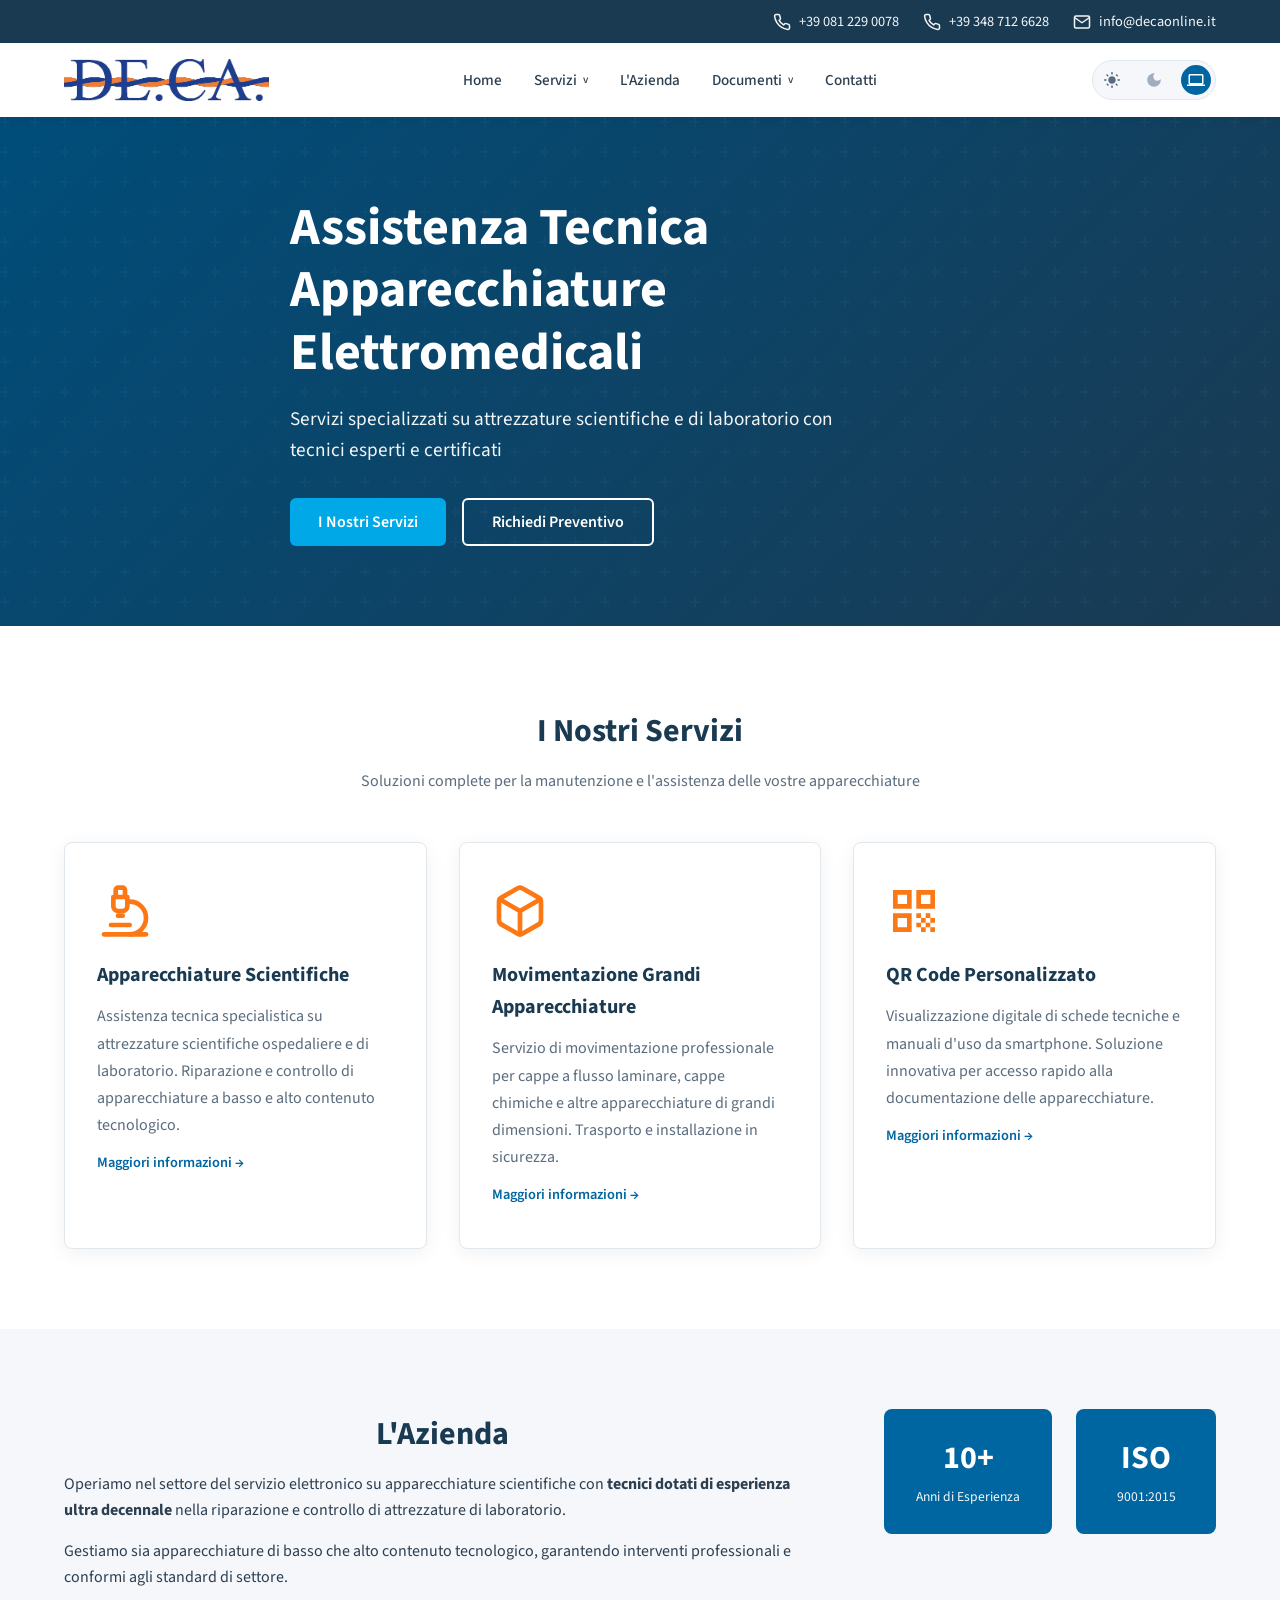
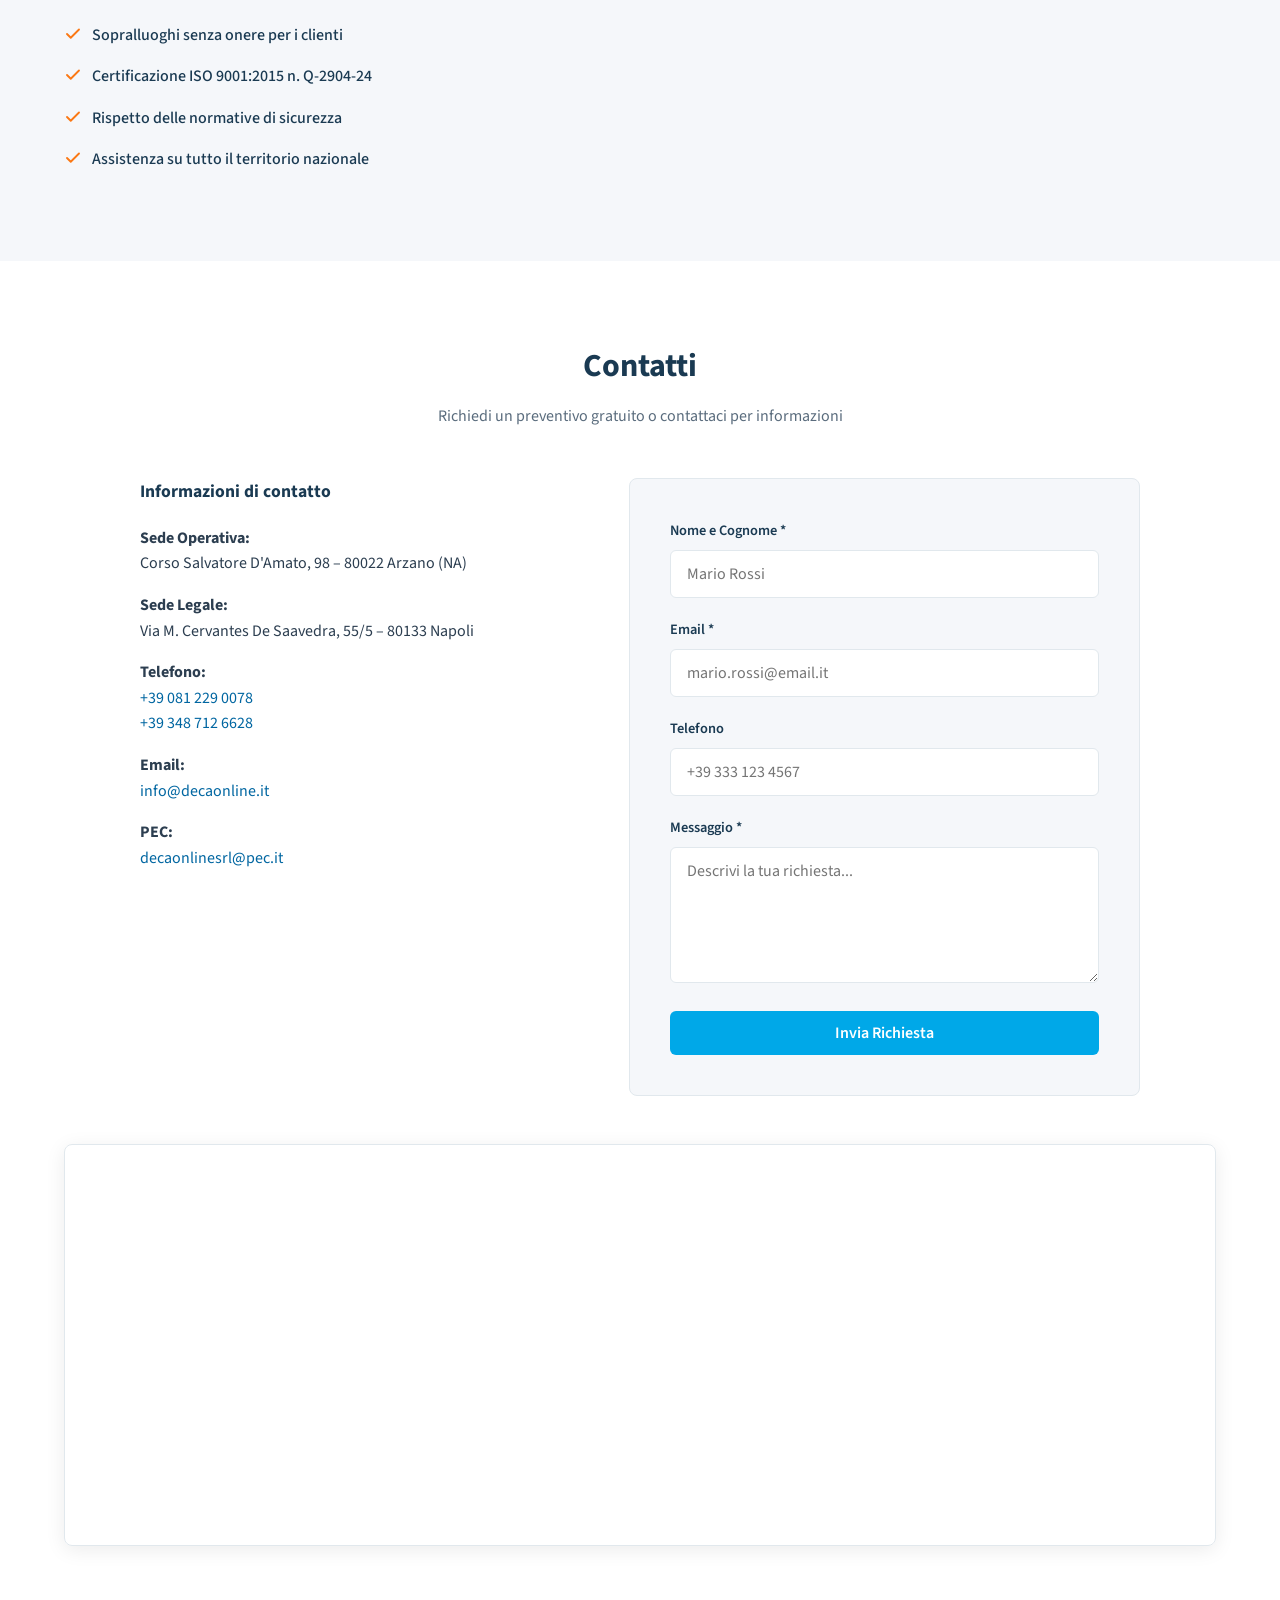
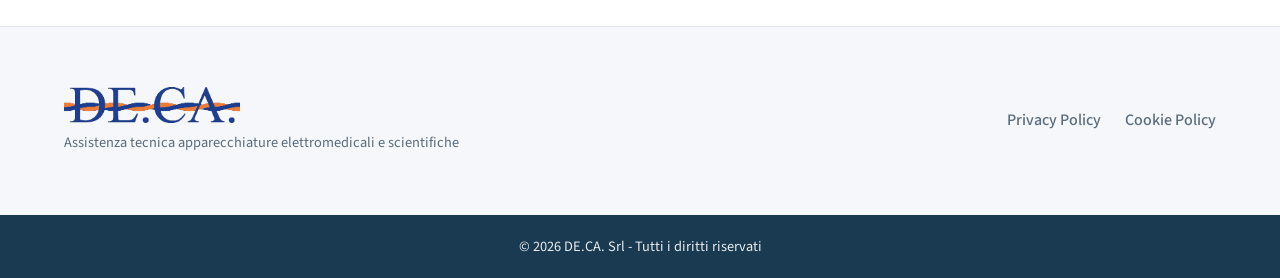
==== index.html @ cce7d7ce "inserito logo nel dark" ====
<!DOCTYPE html>
<html lang="it">
<head>
    <meta charset="UTF-8">
    <meta name="viewport" content="width=device-width, initial-scale=1.0">
    <meta name="description" content="Assistenza tecnica su apparecchiature elettromedicali e scientifiche. Servizi specializzati per laboratori e strutture ospedaliere.">
    <title>DE.CA. Srl - Assistenza Tecnica Apparecchiature Elettromedicali</title>
    <link rel="icon" href="images/favicon.png" type="image/png">
    <link rel="stylesheet" href="css/style.css">
    <link rel="preconnect" href="https://fonts.googleapis.com">
    <link rel="preconnect" href="https://fonts.gstatic.com" crossorigin>
    <link href="https://fonts.googleapis.com/css2?family=Source+Sans+3:wght@400;500;600;700&display=swap" rel="stylesheet">
</head>
<body>
    <header class="header">
        <div class="header-top">
            <div class="container">
                <a href="tel:+390812290078" class="header-contact"><img src="icons/icon-phone.svg" alt="" class="icon" width="18" height="18">+39 081 229 0078</a>
                <a href="tel:+393487126628" class="header-contact"><img src="icons/icon-phone.svg" alt="" class="icon" width="18" height="18">+39 348 712 6628</a>
                <a href="mailto:info@decaonline.it" class="header-contact"><img src="icons/icon-email.svg" alt="" class="icon" width="18" height="18">info@decaonline.it</a>
            </div>
        </div>
        <nav class="navbar">
            <div class="container navbar-inner">
                <a href="index.html" class="logo logo-image" aria-label="DE.CA. home">
                    <img src="images/logo-deca.png" alt="DE.CA. logo" class="logo-img logo-light">
                    <img src="images/logo-deca-dark.png" alt="DE.CA. logo" class="logo-img logo-dark">
                </a>
                <button class="nav-toggle" id="navToggle" aria-label="Menu">
                    <span></span>
                    <span></span>
                    <span></span>
                </button>
                <ul class="nav-menu" id="navMenu">
                    <li class="nav-item"><a href="#home">Home</a></li>
                    <li class="nav-item has-submenu">
                        <button class="submenu-toggle" type="button" aria-expanded="false" aria-haspopup="true">
                            Servizi
                            <span class="submenu-caret">v</span>
                        </button>
                        <ul class="submenu">
                            <li><a href="apparecchiature-scientifiche.html">Apparecchiature Scientifiche</a></li>
                            <li><a href="movimentazione-apparecchiature.html">Movimentazione Apparecchiature</a></li>
                            <li><a href="qr-code-personalizzato.html">QR Code Personalizzato</a></li>
                        </ul>
                    </li>
                    <li class="nav-item"><a href="#azienda">L'Azienda</a></li>
                    <li class="nav-item has-submenu">
                        <button class="submenu-toggle" type="button" aria-expanded="false" aria-haspopup="true">
                            Documenti
                            <span class="submenu-caret">v</span>
                        </button>
                        <ul class="submenu">
                            <li><a href="privacy.html">Privacy Policy</a></li>
                            <li><a href="cookies.html">Cookie Policy</a></li>
                        </ul>
                    </li>
                    <li class="nav-item"><a href="#contatti">Contatti</a></li>
                </ul>
                <div class="theme-switcher">
                    <button class="theme-btn" data-theme="light" title="Chiaro" aria-label="Tema Chiaro">
                        <svg viewBox="0 0 24 24"><path d="M12,7c-2.76,0-5,2.24-5,5s2.24,5,5,5s5-2.24,5-5S14.76,7,12,7L12,7z M2,13l2,0c0.55,0,1-0.45,1-1s-0.45-1-1-1l-2,0 c-0.55,0-1,0.45-1,1S1.45,13,2,13z M20,13l2,0c0.55,0,1-0.45,1-1s-0.45-1-1-1l-2,0c-0.55,0-1,0.45-1,1S19.45,13,20,13z M11,2l0,2 c0,0.55,0.45,1,1,1s1-0.45,1-1l0-2c0-0.55-0.45-1-1-1S11,1.45,11,2z M11,20l0,2c0,0.55,0.45,1,1,1s1-0.45,1-1l0-2 c0-0.55-0.45-1-1-1S11,19.45,11,20z M5.99,4.58c-0.39-0.39-1.03-0.39-1.41,0c-0.39,0.39-0.39,1.03,0,1.41l1.06,1.06 c0.39,0.39,1.03,0.39,1.41,0s0.39-1.03,0-1.41L5.99,4.58z M18.36,16.95c-0.39-0.39-1.03-0.39-1.41,0c-0.39,0.39-0.39,1.03,0,1.41 l1.06,1.06c0.39,0.39,1.03,0.39,1.41,0s0.39-1.03,0-1.41L18.36,16.95z M5.99,19.42c0.39,0.39,1.03,0.39,1.41,0 c0.39-0.39,0.39-1.02,0-1.41l-1.06-1.06c-0.39-0.39-1.03-0.39-1.41,0s-0.39,1.03,0,1.41L5.99,19.42z M18.36,7.05 c0.39,0.39,1.03,0.39,1.41,0c0.39-0.39,0.39-1.03,0-1.41l-1.06-1.06c-0.39-0.39-1.03-0.39-1.41,0s-0.39,1.03,0,1.41L18.36,7.05z" /></svg>
                    </button>
                    <button class="theme-btn" data-theme="dark" title="Scuro" aria-label="Tema Scuro">
                        <svg viewBox="0 0 24 24"><path d="M12,3c-4.97,0-9,4.03-9,9s4.03,9,9,9s9-4.03,9-9c0-0.46-0.04-0.92-0.1-1.36c-0.98,1.37-2.58,2.26-4.4,2.26 c-2.98,0-5.4-2.42-5.4-5.4c0-1.81,0.89-3.42,2.26-4.4C12.92,3.04,12.46,3,12,3L12,3z" /></svg>
                    </button>
                    <button class="theme-btn" data-theme="system" title="Sistema" aria-label="Tema Sistema">
                        <svg viewBox="0 0 24 24"><path d="M20,18c1.1,0,1.99-0.9,1.99-2L22,6c0-1.1-0.9-2-2-2H4C2.9,4,2,4.9,2,6v10c0,1.1,0.9,2,2,2H0v2h24v-2H20z M4,6h16v10H4V6z" /></svg>
                    </button>
                </div>
            </div>
        </nav>
    </header>

    <main>
        <section id="home" class="hero">
            <div class="hero-overlay"></div>
            <div class="container hero-content">
                <h1>Assistenza Tecnica<br>Apparecchiature Elettromedicali</h1>
                <p class="hero-subtitle">Servizi specializzati su attrezzature scientifiche e di laboratorio con tecnici esperti e certificati</p>
                <div class="hero-buttons">
                    <a href="#servizi" class="btn btn-primary">I Nostri Servizi</a>
                    <a href="#contatti" class="btn btn-secondary">Richiedi Preventivo</a>
                </div>
            </div>
        </section>

        <section id="servizi" class="services">
            <div class="container">
                <h2 class="section-title">I Nostri Servizi</h2>
                <p class="section-subtitle">Soluzioni complete per la manutenzione e l'assistenza delle vostre apparecchiature</p>
                <div class="services-grid">
                    <article class="service-card">
                        <div class="service-icon"><img src="icons/icon-microscope.svg" alt=""></div>
                        <h3>Apparecchiature Scientifiche</h3>
                        <p>Assistenza tecnica specialistica su attrezzature scientifiche ospedaliere e di laboratorio. Riparazione e controllo di apparecchiature a basso e alto contenuto tecnologico.</p>
                        <a href="apparecchiature-scientifiche.html" class="service-link">Maggiori informazioni →</a>
                    </article>
                    <article class="service-card">
                        <div class="service-icon"><img src="icons/icon-box.svg" alt=""></div>
                        <h3>Movimentazione Grandi Apparecchiature</h3>
                        <p>Servizio di movimentazione professionale per cappe a flusso laminare, cappe chimiche e altre apparecchiature di grandi dimensioni. Trasporto e installazione in sicurezza.</p>
                        <a href="movimentazione-apparecchiature.html" class="service-link">Maggiori informazioni →</a>
                    </article>
                    <article class="service-card">
                        <div class="service-icon"><img src="icons/icon-qr.svg" alt="QR Code icon"></div>
                        <h3>QR Code Personalizzato</h3>
                        <p>Visualizzazione digitale di schede tecniche e manuali d'uso da smartphone. Soluzione innovativa per accesso rapido alla documentazione delle apparecchiature.</p>
                        <a href="qr-code-personalizzato.html" class="service-link">Maggiori informazioni →</a>
                    </article>
                </div>
            </div>
        </section>

        <section id="azienda" class="about">
            <div class="container">
                <div class="about-grid">
                    <div class="about-content">
                        <h2 class="section-title">L'Azienda</h2>
                        <p>Operiamo nel settore del servizio elettronico su apparecchiature scientifiche con <strong>tecnici dotati di esperienza ultra decennale</strong> nella riparazione e controllo di attrezzature di laboratorio.</p>
                        <p>Gestiamo sia apparecchiature di basso che alto contenuto tecnologico, garantendo interventi professionali e conformi agli standard di settore.</p>
                        <ul class="about-features">
                            <li><img src="icons/icon-check.svg" alt="" class="icon-check">Sopralluoghi senza onere per i clienti</li>
                            <li><img src="icons/icon-check.svg" alt="" class="icon-check">Certificazione ISO 9001:2015 n. Q-2904-24</li>
                            <li><img src="icons/icon-check.svg" alt="" class="icon-check">Rispetto delle normative di sicurezza</li>
                            <li><img src="icons/icon-check.svg" alt="" class="icon-check">Assistenza su tutto il territorio nazionale</li>
                        </ul>
                    </div>
                    <div class="about-badges">
                        <div class="badge">
                            <span class="badge-number">10+</span>
                            <span class="badge-label">Anni di Esperienza</span>
                        </div>
                        <div class="badge">
                            <span class="badge-number">ISO</span>
                            <span class="badge-label">9001:2015</span>
                        </div>
                    </div>
                </div>
            </div>
        </section>

        <section id="contatti" class="contact">
            <div class="container">
                <h2 class="section-title">Contatti</h2>
                <p class="section-subtitle">Richiedi un preventivo gratuito o contattaci per informazioni</p>
                <div class="contact-grid">
                    <div class="contact-info">
                        <h3>Informazioni di contatto</h3>
                        <p><strong>Sede Operativa:</strong><br>Corso Salvatore D'Amato, 98 – 80022 Arzano (NA)</p>
                        <p><strong>Sede Legale:</strong><br>Via M. Cervantes De Saavedra, 55/5 – 80133 Napoli</p>
                        <p><strong>Telefono:</strong><br>
                            <a href="tel:+390812290078">+39 081 229 0078</a><br>
                            <a href="tel:+393487126628">+39 348 712 6628</a>
                        </p>
                        <p><strong>Email:</strong><br><a href="mailto:info@decaonline.it">info@decaonline.it</a></p>
                        <p><strong>PEC:</strong><br><a href="mailto:decaonlinesrl@pec.it">decaonlinesrl@pec.it</a></p>
                    </div>
                    <form class="contact-form" action="https://formspree.io/f/tuo-codice" method="POST">
                        <div class="form-group">
                            <label for="name">Nome e Cognome *</label>
                            <input type="text" id="name" name="name" required placeholder="Mario Rossi">
                        </div>
                        <div class="form-group">
                            <label for="email">Email *</label>
                            <input type="email" id="email" name="email" required placeholder="mario.rossi@email.it">
                        </div>
                        <div class="form-group">
                            <label for="phone">Telefono</label>
                            <input type="tel" id="phone" name="phone" placeholder="+39 333 123 4567">
                        </div>
                        <div class="form-group">
                            <label for="message">Messaggio *</label>
                            <textarea id="message" name="message" rows="5" required placeholder="Descrivi la tua richiesta..."></textarea>
                        </div>
                        <button type="submit" class="btn btn-primary btn-block">Invia Richiesta</button>
                    </form>
                </div>
                <div class="contact-map">
                    <iframe src="https://maps.google.com/maps?q=Corso+Salvatore+D%27Amato+98,+80022+Arzano+NA&t=&z=15&ie=UTF8&iwloc=&output=embed" width="100%" height="400" style="border:0;" allowfullscreen="" loading="lazy" referrerpolicy="no-referrer-when-downgrade" title="Sede DE.CA. - Corso Salvatore D'Amato 98, Arzano"></iframe>
                </div>
            </div>
        </section>
    </main>

    <footer class="footer">
        <div class="container">
            <div class="footer-content">
                <div class="footer-brand">
                    <img src="images/logo-deca.png" alt="DE.CA. logo" class="footer-logo logo-light">
                    <img src="images/logo-deca-dark.png" alt="DE.CA. logo" class="footer-logo logo-dark">
                    <p>Assistenza tecnica apparecchiature elettromedicali e scientifiche</p>
                </div>
                <div class="footer-links">
                    <a href="privacy.html">Privacy Policy</a>
                    <a href="cookies.html">Cookie Policy</a>
                </div>
            </div>
        </div>
        <div class="footer-bottom">
            <div class="container">
                <p>&copy; 2026 DE.CA. Srl - Tutti i diritti riservati</p>
            </div>
        </div>
    </footer>

    <script src="js/main.js"></script>
</body>
</html>
---- css/style.css ----
/* ========================================
   DE.CA. - Sito stile decaonline.it
   Design professionale B2B
   ======================================== */

* {
    margin: 0;
    padding: 0;
    box-sizing: border-box;
}

:root {
    --primary: #0066a1;
    --primary-dark: #004d7a;
    --secondary: #1a3a52;
    --accent: #00a8e8; /* Reverted to professional cyan */
    --accent-dark: #008cc2;
    --orange: #f97316; /* Brand orange for specific actions */
    --orange-dark: #ea580c;
    --text: #2c3e50;
    --text-light: #5a6c7d;
    --bg-light: #f5f7fa;
    --white: #ffffff;
    --border: #e1e8ed;
    --shadow: rgba(0, 0, 0, 0.08);
    --pure-white: #ffffff;
    --btn-text: #ffffff; /* White text for buttons in light mode */
}

[data-theme="dark"] {
    --primary: #00a8e8;
    --primary-dark: #0066a1;
    --secondary: #63b3ed;
    --accent: #00d4ff; /* Brighter cyan for dark mode */
    --accent-dark: #00a8e8;
    --orange: #fb923c;
    --orange-dark: #f97316;
    --text: #f8fafc;
    --text-light: #a0aec0;
    --bg-light: #0f172a;
    --white: #1e293b;
    --btn-text: #1e293b; /* Dark text for buttons in dark mode */
    --border: #334155;
    --shadow: rgba(0, 0, 0, 0.4);
}

body {
    background: var(--white);
    color: var(--text);
    transition: background-color 0.3s, color 0.3s;
}

a {
    color: var(--primary);
    text-decoration: none;
    transition: color 0.2s;
}

a:hover {
    color: var(--orange);
}

/* Evitiamo che l'hover globale sui link rompa i bottoni */
.btn:hover {
    color: var(--pure-white) !important;
}

html {
    scroll-behavior: smooth;
    scroll-padding-top: 120px; /* Altezze approssimativa dell'header */
}

body {
    font-family: 'Source Sans 3', -apple-system, BlinkMacSystemFont, 'Segoe UI', sans-serif;
    font-size: 16px;
    line-height: 1.6;
    color: var(--text);
    background: var(--white);
}

.container {
    max-width: 1200px;
    margin: 0 auto;
    padding: 0 24px;
}

/* Main Header */
.header {
    position: sticky;
    top: 0;
    z-index: 1000;
    background: var(--white);
    box-shadow: 0 2px 10px var(--shadow);
    width: 100%;
}

/* Header Top Bar */
.header-top {
    background: #1a3a52; /* Keep dark background even in dark mode */
    color: var(--pure-white);
    padding: 10px 0;
    font-size: 0.9rem;
}

.header-top .container {
    display: flex;
    justify-content: flex-end;
    gap: 24px;
}

.header-contact {
    display: inline-flex;
    align-items: center;
    gap: 8px;
    color: var(--pure-white);
    text-decoration: none;
    opacity: 0.95;
    transition: opacity 0.2s;
}

.header-contact:hover {
    opacity: 1;
    color: var(--orange);
}

.header-contact:hover .icon {
    filter: invert(53%) sepia(75%) saturate(2465%) hue-rotate(352deg) brightness(101%) contrast(97%);
}

.header-contact .icon {
    width: 18px;
    height: 18px;
    flex-shrink: 0;
    filter: brightness(0) invert(1);
}

/* Navbar */
.navbar {
    background: var(--white);
}

.navbar-inner {
    display: flex;
    justify-content: space-between;
    align-items: center;
    padding: 16px 24px;
}

.logo {
    font-size: 1.75rem;
    font-weight: 700;
    text-decoration: none;
    color: var(--text);
    letter-spacing: -0.5px;
}

.logo-image {
    display: flex;
    align-items: center;
    flex-shrink: 0;
}

.logo-img {
    height: 42px;
    width: auto;
    display: block;
}

.logo-dark {
    display: none !important;
}

[data-theme="dark"] .logo-light {
    display: none !important;
}

[data-theme="dark"] .logo-dark {
    display: block !important;
}

.logo-accent {
    color: var(--primary);
}

.logo-main {
    color: var(--secondary);
}

.logo-srl {
    font-size: 1rem;
    font-weight: 500;
    color: var(--text-light);
    margin-left: 2px;
}

.nav-menu {
    display: flex;
    align-items: center;
    list-style: none;
    gap: 32px;
}

.nav-item {
    position: relative;
    display: flex;
    align-items: center;
}

.nav-menu > .nav-item > a,
.submenu-toggle {
    display: inline-flex;
    align-items: center;
    text-decoration: none;
    color: var(--text);
    font-weight: 500;
    font-size: 0.95rem;
    padding: 8px 0;
    border-bottom: 2px solid transparent;
    transition: color 0.2s, border-color 0.2s;
    background: none;
    border: none;
    cursor: pointer;
    font-family: inherit;
    line-height: 1.5;
}

.nav-menu a:hover,
.submenu-toggle:hover,
.submenu-toggle:focus-visible {
    color: var(--orange);
}

.submenu-caret {
    display: inline-block;
    font-size: 0.7rem;
    margin-left: 6px;
    transition: transform 0.2s ease;
}

.nav-item.has-submenu:hover .submenu-caret,
.nav-item.has-submenu.submenu-open .submenu-caret {
    transform: rotate(180deg);
}

.submenu {
    position: absolute;
    top: calc(100% + 12px);
    left: 0;
    min-width: 260px;
    background: var(--white);
    border: 1px solid var(--border);
    border-radius: 12px;
    box-shadow: 0 16px 40px rgba(0, 0, 0, 0.12), 0 4px 12px rgba(0, 102, 161, 0.08);
    padding: 8px;
    list-style: none;
    margin: 0;
    opacity: 0;
    visibility: hidden;
    transform: translateY(4px); /* Simplified transition */
    transition: opacity 0.25s ease, transform 0.25s ease, visibility 0.25s;
    z-index: 10;
}

.submenu li {
    display: block;
}

.submenu li + li {
    margin-top: 2px;
}

.submenu a {
    display: block;
    padding: 12px 16px;
    border-radius: 8px;
    border-bottom: none;
    font-size: 0.95rem;
    font-weight: 500;
    color: var(--text);
    transition: all 0.2s ease;
    position: relative;
    padding-left: 20px;
}

.submenu a::before {
    content: "";
    position: absolute;
    left: 0;
    top: 50%;
    transform: translateY(-50%);
    width: 3px;
    height: 0;
    background: var(--accent);
    border-radius: 0 2px 2px 0;
    transition: height 0.2s ease;
}

.submenu a:hover {
    background: var(--bg-light);
    color: var(--orange);
}

.submenu a:hover::before {
    height: 20px;
    background: var(--orange);
}

.nav-item.has-submenu:hover .submenu,
.nav-item.has-submenu.submenu-open .submenu {
    opacity: 1;
    visibility: visible;
    transform: translateY(0) scale(1);
}

/* Mobile menu toggle */
.nav-toggle {
    display: none;
    flex-direction: column;
    gap: 5px;
    background: none;
    border: none;
    cursor: pointer;
    padding: 8px;
}

.nav-toggle span {
    width: 24px;
    height: 2px;
    background: var(--secondary);
    border-radius: 1px;
}

/* Hero Section */
.hero {
    position: relative;
    background: linear-gradient(135deg, var(--primary-dark) 0%, var(--secondary) 100%);
    min-height: 500px;
    display: flex;
    align-items: center;
    color: var(--pure-white);
}

.hero-overlay {
    position: absolute;
    inset: 0;
    background: url("data:image/svg+xml,%3Csvg width='60' height='60' viewBox='0 0 60 60' xmlns='http://www.w3.org/2000/svg'%3E%3Cg fill='none' fill-rule='evenodd'%3E%3Cg fill='%23ffffff' fill-opacity='0.05'%3E%3Cpath d='M36 34v-4h-2v4h-4v2h4v4h2v-4h4v-2h-4zm0-30V0h-2v4h-4v2h4v4h2V6h4V4h-4zM6 34v-4H4v4H0v2h4v4h2v-4h4v-2H6zM6 4V0H4v4H0v2h4v4h2V6h4V4H6z'/%3E%3C/g%3E%3C/g%3E%3C/svg%3E");
    opacity: 0.5;
}

.hero-content {
    position: relative;
    z-index: 1;
    padding: 80px 24px;
}

.hero h1 {
    font-size: clamp(2rem, 5vw, 3.25rem);
    font-weight: 700;
    line-height: 1.2;
    margin-bottom: 20px;
    max-width: 700px;
}

.hero-subtitle {
    font-size: 1.2rem;
    opacity: 0.95;
    max-width: 600px;
    margin-bottom: 32px;
}

.hero-buttons {
    display: flex;
    gap: 16px;
    flex-wrap: wrap;
}

/* Buttons */
.btn {
    display: inline-flex;
    align-items: center;
    justify-content: center;
    padding: 14px 28px;
    font-size: 1rem;
    font-weight: 600;
    text-decoration: none;
    border-radius: 6px;
    transition: all 0.2s;
    cursor: pointer;
    border: none;
    font-family: inherit;
    line-height: 1;
}

.btn-primary {
    background: var(--accent);
    color: var(--pure-white);
}

.btn-primary:hover {
    background: var(--orange);
    color: var(--pure-white) !important;
    box-shadow: 0 4px 15px rgba(249, 115, 22, 0.4);
}

.btn-secondary {
    background: transparent;
    color: var(--pure-white);
    border: 2px solid var(--pure-white);
}

.btn-secondary:hover {
    background: var(--orange);
    color: var(--pure-white) !important;
    border-color: var(--orange);
}

.btn-portal {
    background: var(--orange);
    color: #ffffff;
    font-weight: 700;
}

.btn-portal:hover {
    background: var(--orange-dark);
    box-shadow: 0 6px 20px rgba(249, 115, 22, 0.3);
}

.btn-block {
    width: 100%;
    text-align: center;
}

/* Section Titles */
.section-title {
    font-size: 2rem;
    font-weight: 700;
    color: var(--secondary);
    margin-bottom: 12px;
    text-align: center;
}

.section-subtitle {
    text-align: center;
    color: var(--text-light);
    max-width: 600px;
    margin: 0 auto 48px;
}

/* Services Section */
.services {
    padding: 80px 0;
    background: var(--white);
}

.services-grid {
    display: grid;
    grid-template-columns: repeat(auto-fit, minmax(320px, 1fr));
    gap: 32px;
}

.service-card {
    background: var(--white);
    padding: 40px 32px;
    border-radius: 8px;
    box-shadow: 0 4px 20px rgba(0, 0, 0, 0.06);
    border: 1px solid var(--border);
    transition: transform 0.2s, box-shadow 0.2s;
}

.service-card:hover {
    box-shadow: 0 12px 30px rgba(0, 0, 0, 0.12);
    border-color: var(--accent);
}

.service-icon {
    width: 56px;
    height: 56px;
    margin-bottom: 20px;
    color: var(--primary);
}

.service-icon img,
.service-icon svg {
    width: 100%;
    height: 100%;
    display: block;
    color: var(--primary);
}

.service-icon img {
    filter: invert(53%) sepia(75%) saturate(2465%) hue-rotate(352deg) brightness(101%) contrast(97%);
}

.contact-icon img {
    filter: invert(53%) sepia(75%) saturate(2465%) hue-rotate(352deg) brightness(101%) contrast(97%);
}

[data-theme="dark"] .contact-icon img {
    filter: invert(53%) sepia(75%) saturate(2465%) hue-rotate(352deg) brightness(101%) contrast(97%);
}

[data-theme="dark"] .service-icon img,
[data-theme="dark"] .page-icon img {
    filter: invert(53%) sepia(75%) saturate(2465%) hue-rotate(352deg) brightness(101%) contrast(97%);
}



.service-card h3 {
    font-size: 1.25rem;
    color: var(--secondary);
    margin-bottom: 12px;
}

.service-card p {
    color: var(--text-light);
    line-height: 1.7;
}

.service-link {
    display: inline-block;
    margin-top: 12px;
    color: var(--primary);
    font-weight: 600;
    font-size: 0.9rem;
    text-decoration: none;
}
.service-link:hover {
    text-decoration: underline;
}

/* About Section */
.about {
    padding: 80px 0;
    background: var(--bg-light);
}

.about-grid {
    display: grid;
    grid-template-columns: 1fr auto;
    gap: 64px;
    align-items: start;
}

.about-content p {
    margin-bottom: 16px;
    color: var(--text);
}

.about-features {
    list-style: none;
    margin-top: 24px;
}

.about-features li {
    padding: 8px 0;
    padding-left: 28px;
    position: relative;
    color: var(--secondary);
    font-weight: 500;
}

.about-features li .icon-check {
    position: absolute;
    left: 0;
    top: 10px;
    width: 18px;
    height: 18px;
    filter: invert(53%) sepia(75%) saturate(2465%) hue-rotate(352deg) brightness(101%) contrast(97%);
}

.about-badges {
    display: flex;
    gap: 24px;
    flex-wrap: wrap;
}

.badge {
    background: #0066a1;
    color: var(--pure-white);
    padding: 24px 32px;
    border-radius: 8px;
    text-align: center;
    min-width: 140px;
}

.badge-number {
    display: block;
    font-size: 2rem;
    font-weight: 700;
}

.badge-label {
    font-size: 0.85rem;
    opacity: 0.95;
}

/* Contact Section */
.contact {
    padding: 80px 0;
    background: var(--white);
}

.contact-grid {
    display: grid;
    grid-template-columns: 1fr 1.2fr;
    gap: 64px;
    align-items: start;
    max-width: 1000px;
    margin: 0 auto;
}

.contact-info h3 {
    font-size: 1.1rem;
    color: var(--secondary);
    margin-bottom: 20px;
}

.contact-info p {
    margin-bottom: 16px;
    color: var(--text);
}

.contact-info a {
    color: var(--primary);
    text-decoration: none;
}

.contact-info a:hover {
    text-decoration: underline;
}

.contact-map {
    margin-top: 48px;
    border-radius: 8px;
    overflow: hidden;
    box-shadow: 0 4px 20px rgba(0, 0, 0, 0.08);
    border: 1px solid var(--border);
}

.contact-map iframe {
    display: block;
}

.contact-form {
    background: var(--bg-light);
    padding: 40px;
    border-radius: 8px;
    border: 1px solid var(--border);
}

.form-group {
    margin-bottom: 20px;
}

.form-group label {
    display: block;
    font-weight: 600;
    color: var(--secondary);
    margin-bottom: 8px;
    font-size: 0.9rem;
}

.form-group input,
.form-group textarea {
    width: 100%;
    padding: 12px 16px;
    background: var(--white);
    color: var(--text);
    border: 1px solid var(--border);
    border-radius: 6px;
    font-size: 1rem;
    font-family: inherit;
    transition: all 0.2s;
}

.form-group input:focus,
.form-group textarea:focus {
    outline: none;
    border-color: var(--primary);
}

.form-group textarea {
    resize: vertical;
    min-height: 120px;
}

/* Footer */
.footer {
    background: var(--bg-light);
    color: var(--text);
    padding-top: 60px;
    border-top: 1px solid var(--border);
}

.footer-content {
    display: flex;
    justify-content: space-between;
    align-items: center;
    flex-wrap: wrap;
    gap: 32px;
    padding-bottom: 60px; /* Spazio sotto il contenuto, prima della barra scura */
}

.footer-brand .logo-accent,
.footer-brand .logo-main,
.footer-brand .logo-srl {
    color: var(--primary);
}

.footer-brand p {
    margin-top: 8px;
    color: var(--text-light);
    font-size: 0.9rem;
}

.footer-logo {
    height: 36px;
    width: auto;
    display: block;
}

.footer-links {
    display: flex;
    gap: 24px;
}

.footer-links a {
    color: var(--text-light);
    text-decoration: none;
    font-weight: 500;
}

.footer-links a:hover {
    text-decoration: underline;
}

.footer-bottom {
    background: #1a3a52; /* Fixed dark background */
    padding: 20px 0;
    text-align: center;
}

.footer-bottom p {
    font-size: 0.9rem;
    color: rgba(255, 255, 255, 0.9);
}

/* Theme Switcher Styles */
.theme-switcher {
    display: flex;
    align-items: center;
    gap: 12px;
    margin-left: 20px;
    padding: 4px;
    background: var(--bg-light);
    border-radius: 20px;
    border: 1px solid var(--border);
}

.theme-btn {
    background: none;
    border: none;
    cursor: pointer;
    padding: 6px;
    border-radius: 50%;
    display: flex;
    align-items: center;
    justify-content: center;
    transition: all 0.2s;
    color: var(--text-light);
}

.theme-btn:hover {
    background: var(--border);
    color: var(--primary);
}

.theme-btn.active {
    background: var(--primary);
    color: var(--white);
}

.theme-btn svg {
    width: 18px;
    height: 18px;
    fill: currentColor;
}

@media (max-width: 768px) {
    .theme-switcher {
        margin: 20px 0;
        justify-content: center;
    }
}

/* Page icons (subpages) */
.page-icon {
    width: 64px;
    height: 64px;
    color: var(--primary);
    margin-bottom: 16px;
}

.page-icon img,
.page-icon svg {
    width: 100%;
    height: 100%;
    display: block;
    filter: invert(53%) sepia(75%) saturate(2465%) hue-rotate(352deg) brightness(101%) contrast(97%);
}

/* Responsive */
@media (max-width: 900px) {
    .about-grid {
        grid-template-columns: 1fr;
    }
    
    .contact-grid {
        grid-template-columns: 1fr;
    }
}

@media (max-width: 768px) {
    .header-top .container {
        justify-content: center;
    }
    
    .nav-toggle {
        display: flex;
    }
    
    .nav-menu {
        position: absolute;
        top: 100%;
        left: 0;
        right: 0;
        background: var(--white);
        flex-direction: column;
        padding: 24px;
        box-shadow: 0 8px 20px rgba(0, 0, 0, 0.1);
        display: none;
    }
    
    .nav-menu.active {
        display: flex;
    }

    .nav-item {
        width: 100%;
    }

    .submenu {
        position: static;
        min-width: 100%;
        background: var(--bg-light);
        border-radius: 8px;
        box-shadow: none;
        border: none;
        padding: 10px 12px;
        margin-top: 8px;
        opacity: 1;
        visibility: visible;
        transform: none;
        display: none;
    }

    .nav-item.has-submenu.submenu-open .submenu {
        display: block;
    }

    .submenu a {
        padding: 10px 12px;
        border-radius: 6px;
    }

    .submenu a::before {
        display: none;
    }
    
    .hero-content {
        padding: 60px 24px;
    }
    
    .hero-buttons {
        flex-direction: column;
    }
    
    .btn {
        text-align: center;
    }
    
    .services-grid {
        grid-template-columns: 1fr;
    }
    
    .about-badges {
        justify-content: flex-start;
    }
    
    .footer-content {
        flex-direction: column;
        text-align: center;
        gap: 40px;
    }

    .footer-links {
        justify-content: center;
    }

    .footer-brand {
        display: flex;
        flex-direction: column;
        align-items: center;
    }
}

/* Page Content (Subpages) */
.page-content {
    max-width: 800px;
    margin: 0 auto;
    padding: 80px 24px;
}

.page-content h1 {
    color: var(--secondary);
    margin-bottom: 24px;
    font-size: 2rem; /* Uniformato con .section-title */
    font-weight: 700;
}

.page-content h2 {
    font-size: 1.25rem; /* Uniformato con i sottotitoli dei blocchi */
    margin-top: 40px;
    margin-bottom: 16px;
    color: var(--primary);
    font-weight: 600;
}

.page-content p {
    margin-bottom: 20px;
    line-height: 1.8;
    color: var(--text);
}

.page-content ul {
    margin-bottom: 24px;
    padding-left: 32px;
}

.page-content li {
    margin-bottom: 12px;
    position: relative;
    list-style-type: disc;
}

.back-link {
    display: inline-flex;
    align-items: center;
    margin-bottom: 32px;
    color: var(--primary);
    text-decoration: none;
    font-weight: 600;
    transition: transform 0.2s;
}

.back-link:hover {
    text-decoration: underline;
    transform: translateX(-5px);
}
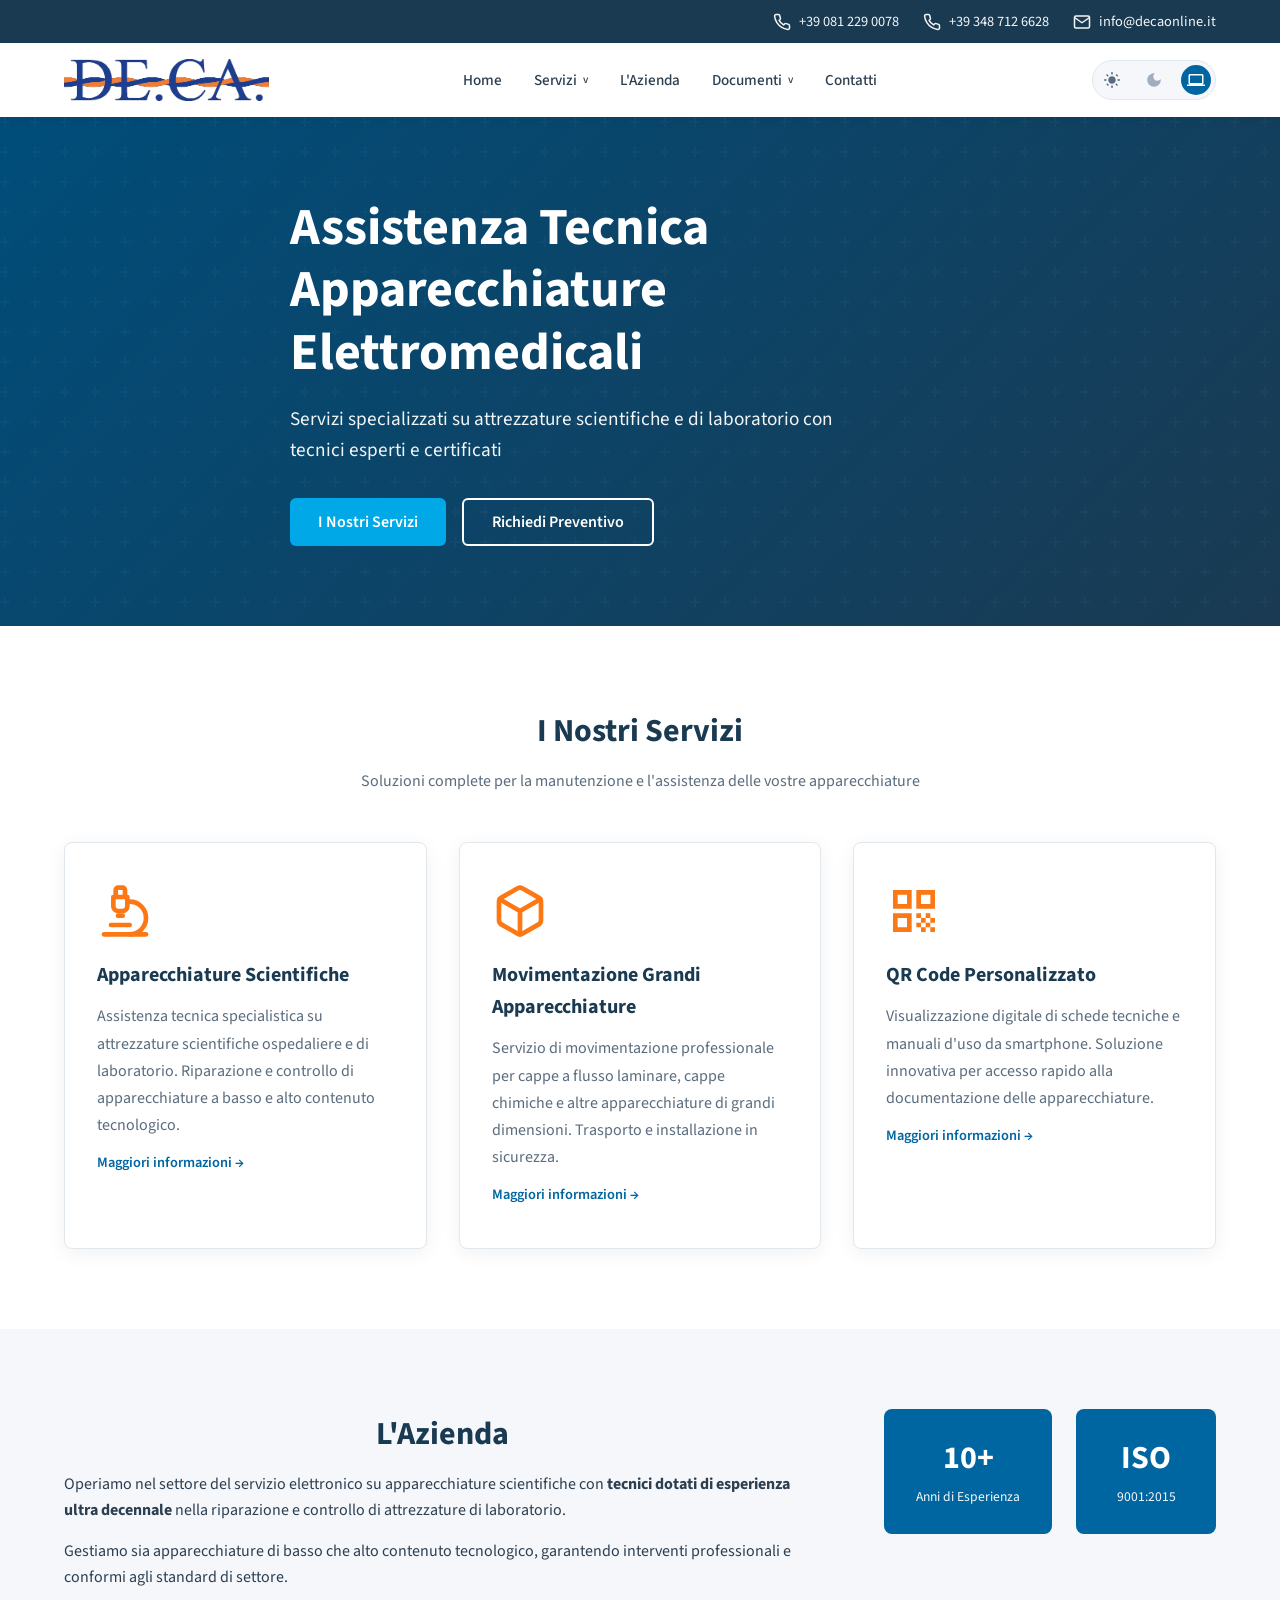
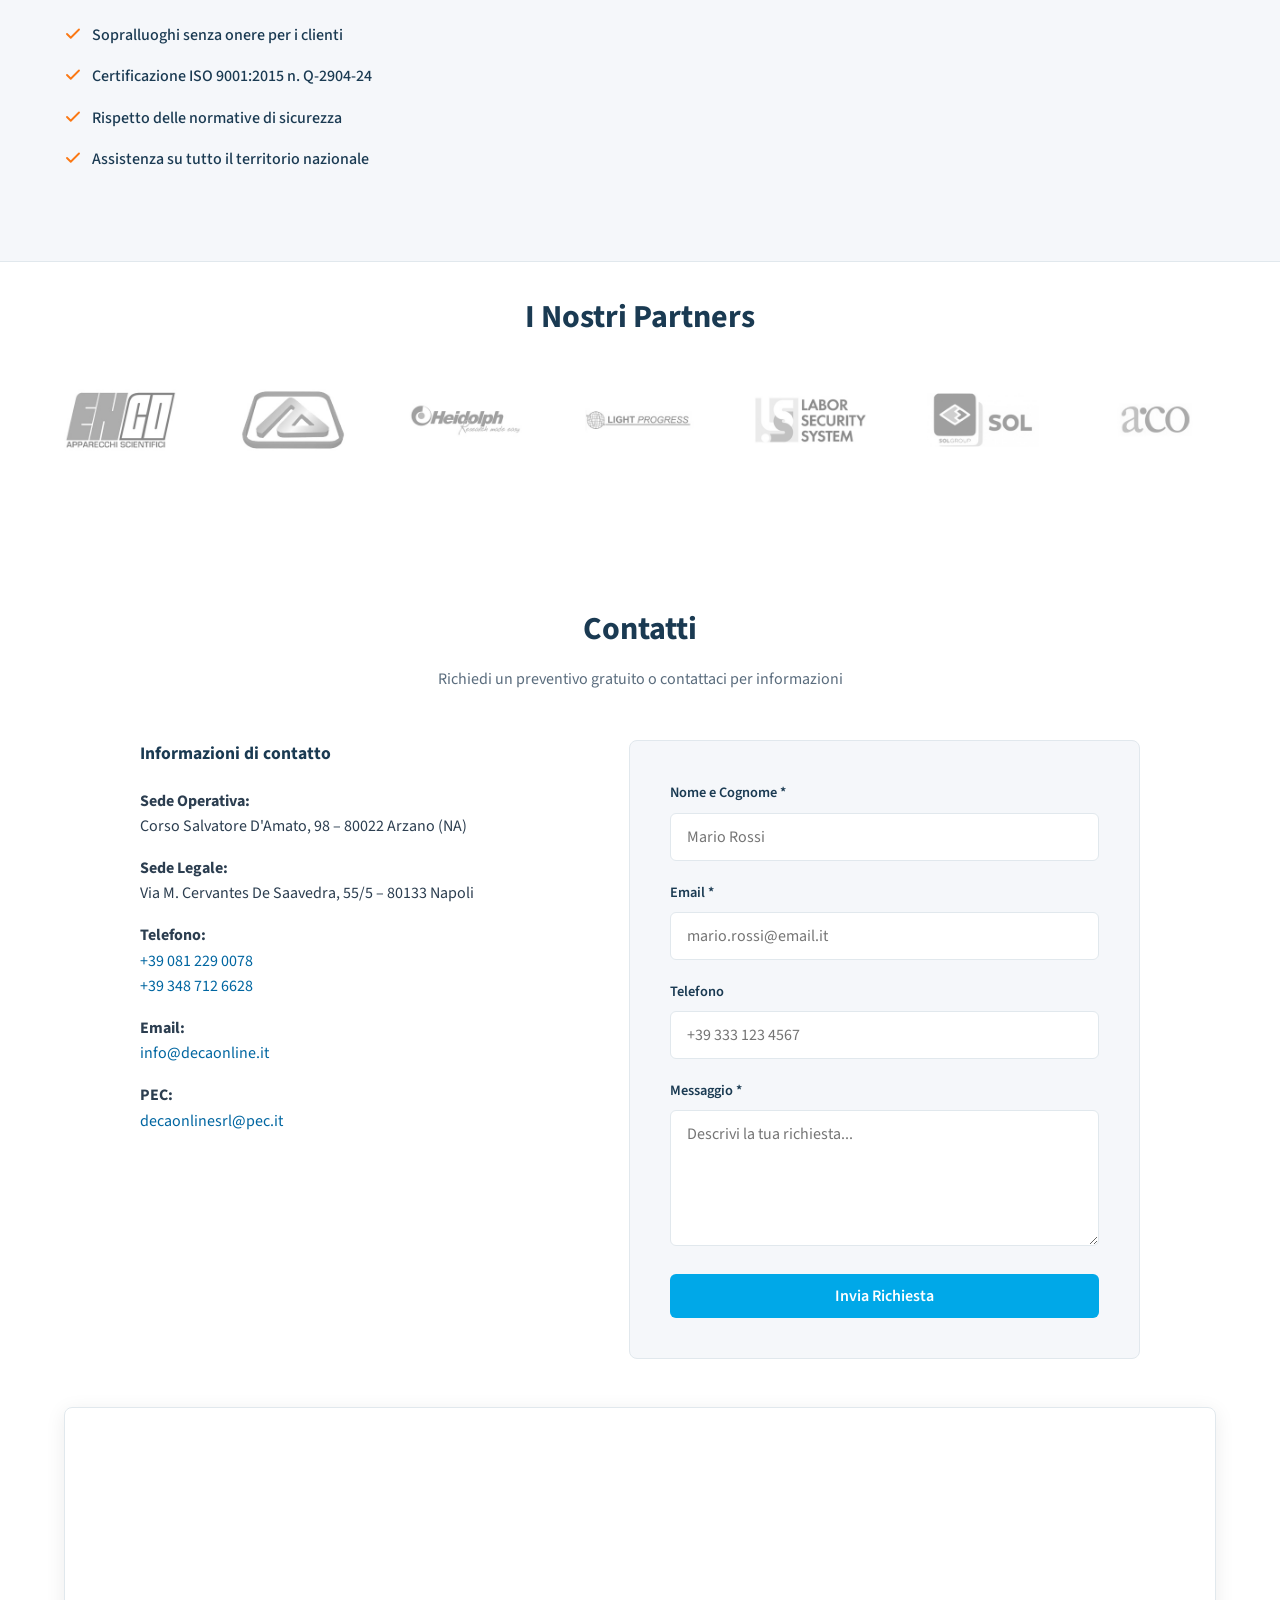
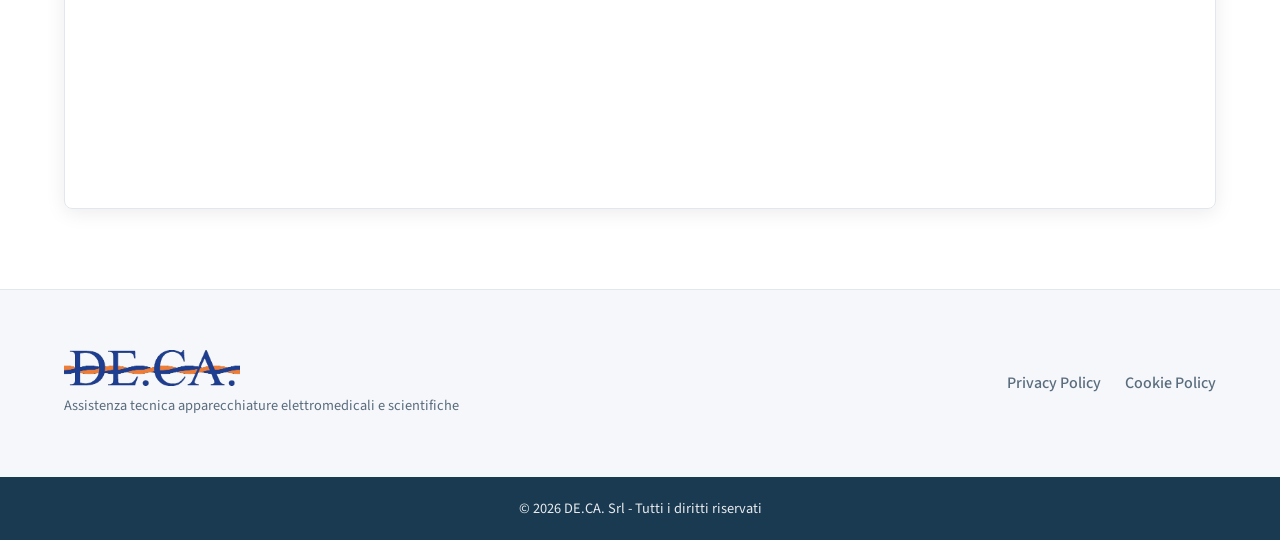
==== commit f74fd886: "aggiunto carosello immagini" ====
--- a/index.html
+++ b/index.html
@@ -140,6 +140,38 @@
             </div>
         </section>
 
+        <section class="partners-section">
+            <div class="container">
+                <h2 class="section-title">I Nostri Partners</h2>
+                <div class="partners-slider">
+                    <div class="partners-track">
+                        <!-- Slide originali salvate localmente -->
+                        <div class="partner-logo"><img src="images/partner-1.jpg" alt="LIGHT PROGRESS"></div>
+                        <div class="partner-logo"><img src="images/partner-2.jpg" alt="LABOR SECURITY SYSTEM"></div>
+                        <div class="partner-logo"><img src="images/partner-3.jpg" alt="SOL"></div>
+                        <div class="partner-logo"><img src="images/partner-4.jpg" alt="ACO"></div>
+                        <div class="partner-logo"><img src="images/partner-5.jpg" alt="FKV"></div>
+                        <div class="partner-logo"><img src="images/partner-6.jpg" alt="BINDER"></div>
+                        <div class="partner-logo"><img src="images/partner-7.jpg" alt="ENCO"></div>
+                        <div class="partner-logo"><img src="images/partner-8.jpg" alt="HEIDOLPH"></div>
+                        <div class="partner-logo"><img src="images/partner-9.jpg" alt="KW"></div>
+                        <div class="partner-logo"><img src="images/partner-10.jpg" alt="PARTNERS"></div>
+                        <!-- Duplicazione per scorrimento infinito fluido -->
+                        <div class="partner-logo"><img src="images/partner-1.jpg" alt="LIGHT PROGRESS"></div>
+                        <div class="partner-logo"><img src="images/partner-2.jpg" alt="LABOR SECURITY SYSTEM"></div>
+                        <div class="partner-logo"><img src="images/partner-3.jpg" alt="SOL"></div>
+                        <div class="partner-logo"><img src="images/partner-4.jpg" alt="ACO"></div>
+                        <div class="partner-logo"><img src="images/partner-5.jpg" alt="FKV"></div>
+                        <div class="partner-logo"><img src="images/partner-6.jpg" alt="BINDER"></div>
+                        <div class="partner-logo"><img src="images/partner-7.jpg" alt="ENCO"></div>
+                        <div class="partner-logo"><img src="images/partner-8.jpg" alt="HEIDOLPH"></div>
+                        <div class="partner-logo"><img src="images/partner-9.jpg" alt="KW"></div>
+                        <div class="partner-logo"><img src="images/partner-10.jpg" alt="PARTNERS"></div>
+                    </div>
+                </div>
+            </div>
+        </section>
+
         <section id="contatti" class="contact">
             <div class="container">
                 <h2 class="section-title">Contatti</h2>
--- a/css/style.css
+++ b/css/style.css
@@ -968,3 +968,60 @@
     text-decoration: underline;
     transform: translateX(-5px);
 }
+
+/* Partners Carousel */
+.partners-section {
+    padding: 30px 0;
+    background: var(--white);
+    overflow: hidden;
+    border-top: 1px solid var(--border);
+}
+
+.partners-slider {
+    display: flex;
+    overflow: hidden;
+    position: relative;
+    padding: 20px 0;
+}
+
+.partners-track {
+    display: flex;
+    gap: 60px;
+    animation: scroll 40s linear infinite;
+    width: max-content;
+}
+
+.partner-logo {
+    flex-shrink: 0;
+}
+
+.partner-logo img {
+    height: 90px;
+    width: auto;
+    filter: grayscale(100%);
+    opacity: 0.5;
+    transition: all 0.3s ease;
+}
+
+.partner-logo img:hover {
+    filter: grayscale(0%);
+    opacity: 1;
+    transform: scale(1.15);
+}
+
+@keyframes scroll {
+    0% { transform: translateX(0); }
+    100% { transform: translateX(-50%); }
+}
+
+/* Dark mode adjustments for partner logos */
+[data-theme="dark"] .partner-logo img {
+    filter: grayscale(100%) invert(1) brightness(2);
+    opacity: 0.6;
+}
+
+[data-theme="dark"] .partner-logo img:hover {
+    filter: grayscale(0%) invert(0) brightness(1);
+    opacity: 1;
+}
+
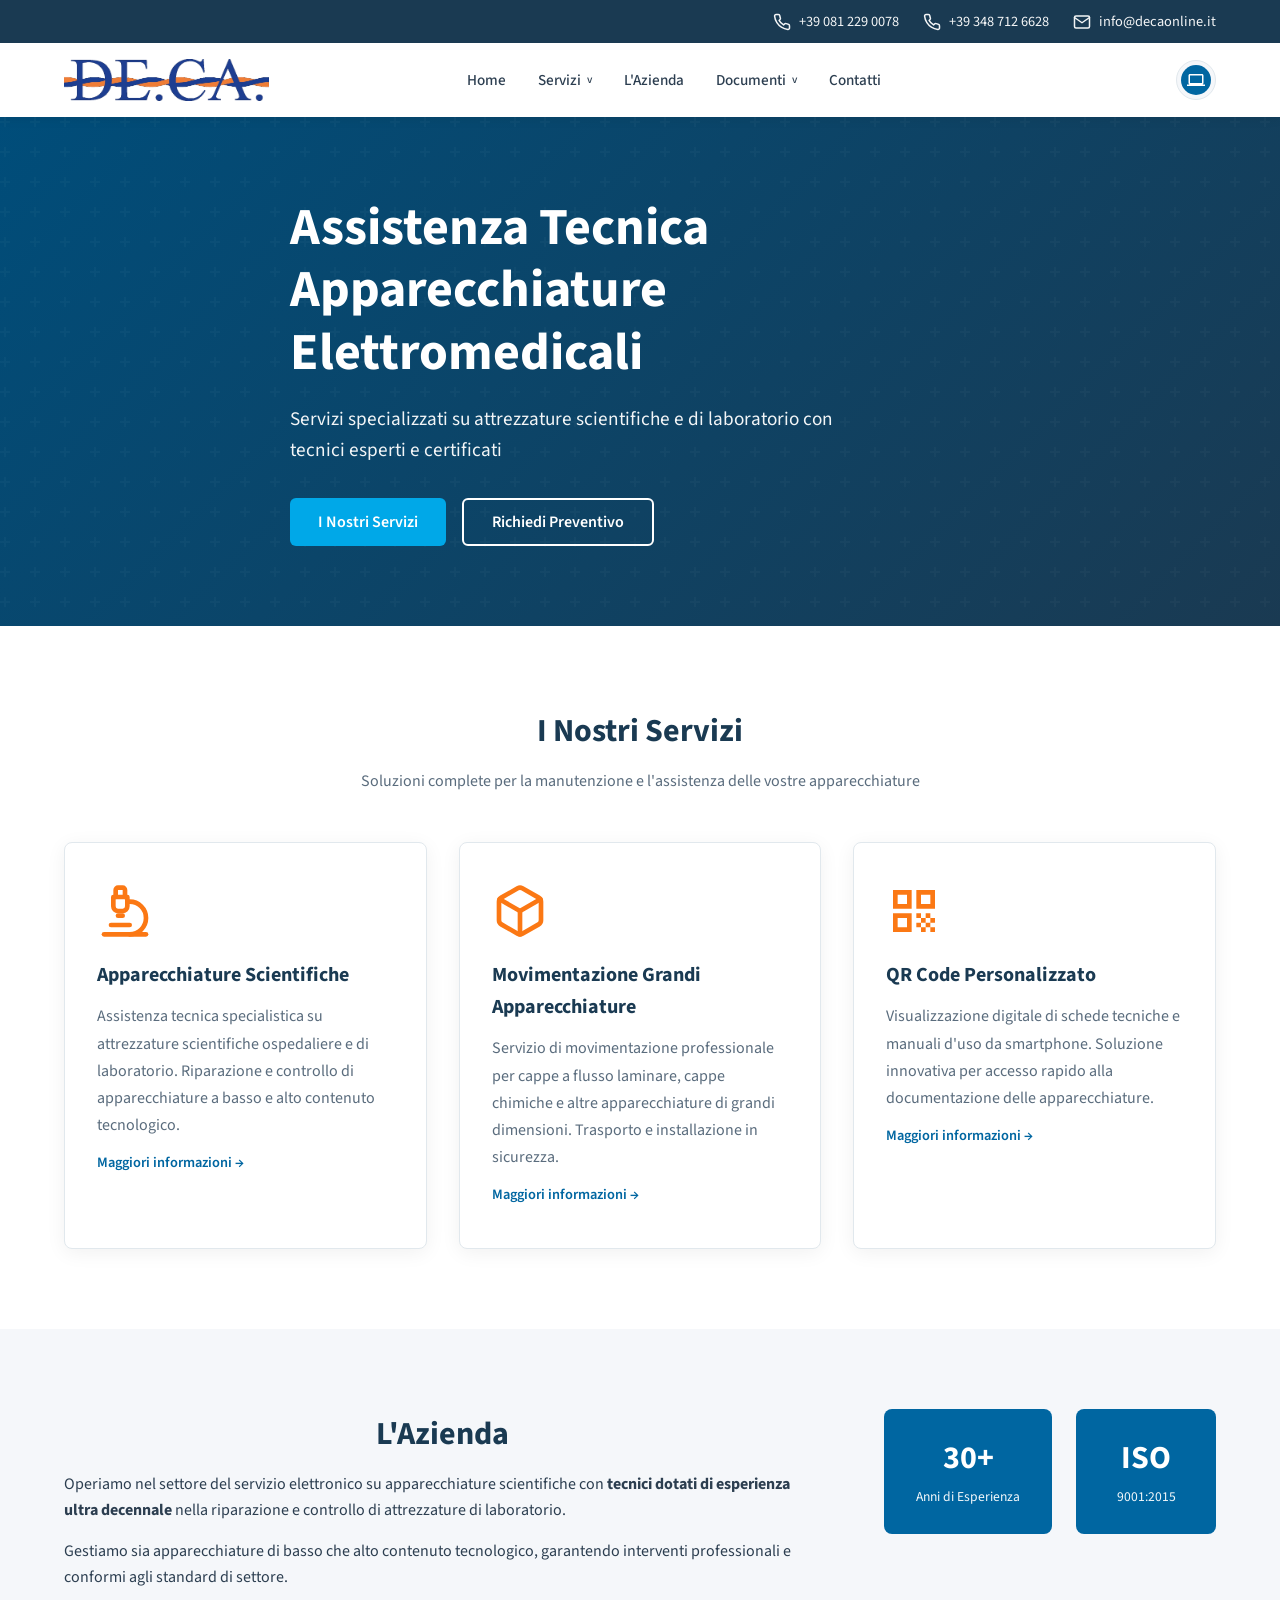
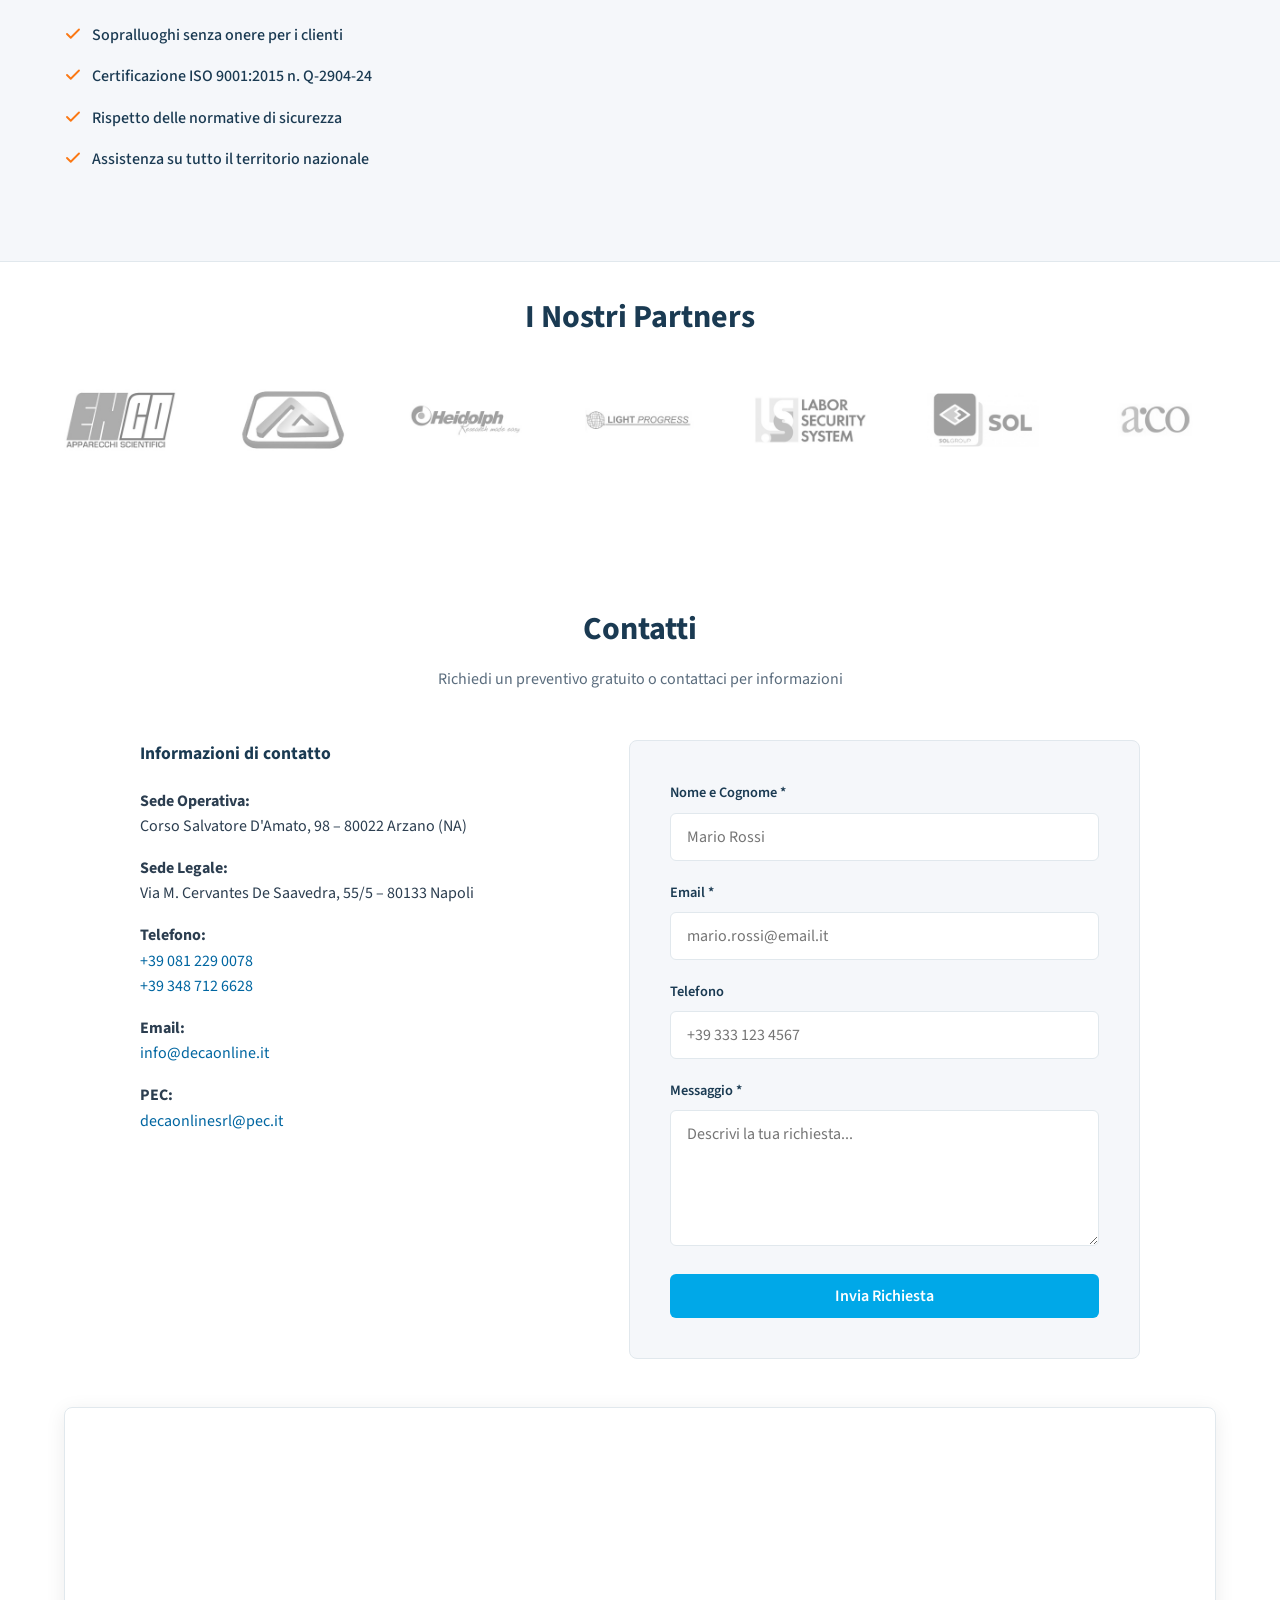
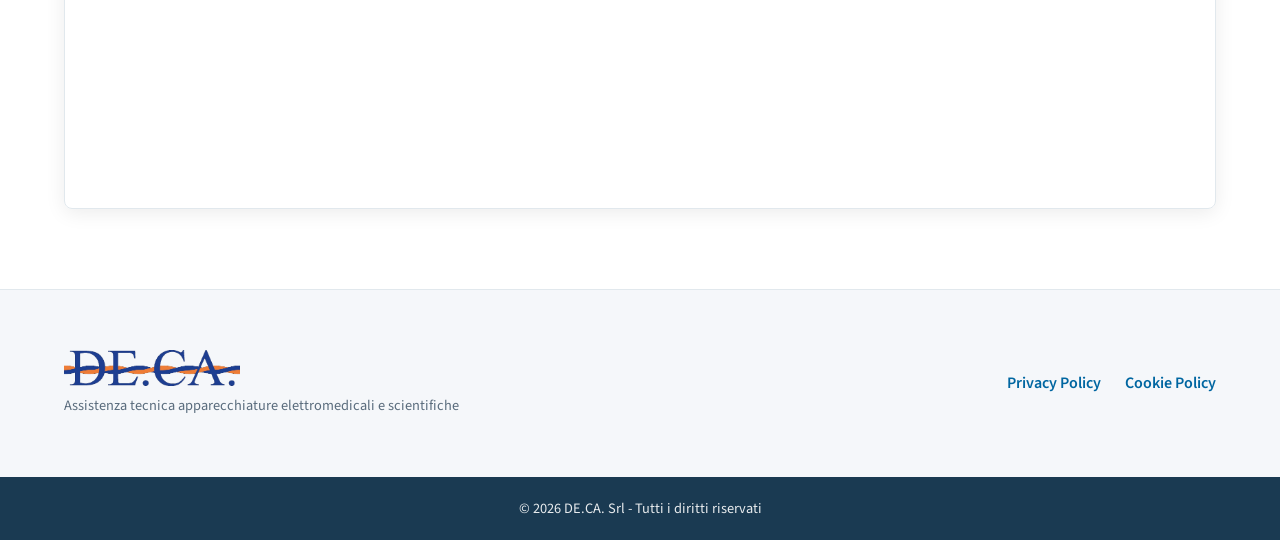
==== commit 2fd2decb: "30+" ====
--- a/index.html
+++ b/index.html
@@ -1,23 +1,30 @@
 <!DOCTYPE html>
 <html lang="it">
+
 <head>
     <meta charset="UTF-8">
     <meta name="viewport" content="width=device-width, initial-scale=1.0">
-    <meta name="description" content="Assistenza tecnica su apparecchiature elettromedicali e scientifiche. Servizi specializzati per laboratori e strutture ospedaliere.">
+    <meta name="description"
+        content="Assistenza tecnica su apparecchiature elettromedicali e scientifiche. Servizi specializzati per laboratori e strutture ospedaliere.">
     <title>DE.CA. Srl - Assistenza Tecnica Apparecchiature Elettromedicali</title>
     <link rel="icon" href="images/favicon.png" type="image/png">
     <link rel="stylesheet" href="css/style.css">
     <link rel="preconnect" href="https://fonts.googleapis.com">
     <link rel="preconnect" href="https://fonts.gstatic.com" crossorigin>
-    <link href="https://fonts.googleapis.com/css2?family=Source+Sans+3:wght@400;500;600;700&display=swap" rel="stylesheet">
+    <link href="https://fonts.googleapis.com/css2?family=Source+Sans+3:wght@400;500;600;700&display=swap"
+        rel="stylesheet">
 </head>
+
 <body>
     <header class="header">
         <div class="header-top">
             <div class="container">
-                <a href="tel:+390812290078" class="header-contact"><img src="icons/icon-phone.svg" alt="" class="icon" width="18" height="18">+39 081 229 0078</a>
-                <a href="tel:+393487126628" class="header-contact"><img src="icons/icon-phone.svg" alt="" class="icon" width="18" height="18">+39 348 712 6628</a>
-                <a href="mailto:info@decaonline.it" class="header-contact"><img src="icons/icon-email.svg" alt="" class="icon" width="18" height="18">info@decaonline.it</a>
+                <a href="tel:+390812290078" class="header-contact"><img src="icons/icon-phone.svg" alt="" class="icon"
+                        width="18" height="18">+39 081 229 0078</a>
+                <a href="tel:+393487126628" class="header-contact"><img src="icons/icon-phone.svg" alt="" class="icon"
+                        width="18" height="18">+39 348 712 6628</a>
+                <a href="mailto:info@decaonline.it" class="header-contact"><img src="icons/icon-email.svg" alt=""
+                        class="icon" width="18" height="18">info@decaonline.it</a>
             </div>
         </div>
         <nav class="navbar">
@@ -59,13 +66,22 @@
                 </ul>
                 <div class="theme-switcher">
                     <button class="theme-btn" data-theme="light" title="Chiaro" aria-label="Tema Chiaro">
-                        <svg viewBox="0 0 24 24"><path d="M12,7c-2.76,0-5,2.24-5,5s2.24,5,5,5s5-2.24,5-5S14.76,7,12,7L12,7z M2,13l2,0c0.55,0,1-0.45,1-1s-0.45-1-1-1l-2,0 c-0.55,0-1,0.45-1,1S1.45,13,2,13z M20,13l2,0c0.55,0,1-0.45,1-1s-0.45-1-1-1l-2,0c-0.55,0-1,0.45-1,1S19.45,13,20,13z M11,2l0,2 c0,0.55,0.45,1,1,1s1-0.45,1-1l0-2c0-0.55-0.45-1-1-1S11,1.45,11,2z M11,20l0,2c0,0.55,0.45,1,1,1s1-0.45,1-1l0-2 c0-0.55-0.45-1-1-1S11,19.45,11,20z M5.99,4.58c-0.39-0.39-1.03-0.39-1.41,0c-0.39,0.39-0.39,1.03,0,1.41l1.06,1.06 c0.39,0.39,1.03,0.39,1.41,0s0.39-1.03,0-1.41L5.99,4.58z M18.36,16.95c-0.39-0.39-1.03-0.39-1.41,0c-0.39,0.39-0.39,1.03,0,1.41 l1.06,1.06c0.39,0.39,1.03,0.39,1.41,0s0.39-1.03,0-1.41L18.36,16.95z M5.99,19.42c0.39,0.39,1.03,0.39,1.41,0 c0.39-0.39,0.39-1.02,0-1.41l-1.06-1.06c-0.39-0.39-1.03-0.39-1.41,0s-0.39,1.03,0,1.41L5.99,19.42z M18.36,7.05 c0.39,0.39,1.03,0.39,1.41,0c0.39-0.39,0.39-1.03,0-1.41l-1.06-1.06c-0.39-0.39-1.03-0.39-1.41,0s-0.39,1.03,0,1.41L18.36,7.05z" /></svg>
+                        <svg viewBox="0 0 24 24">
+                            <path
+                                d="M12,7c-2.76,0-5,2.24-5,5s2.24,5,5,5s5-2.24,5-5S14.76,7,12,7L12,7z M2,13l2,0c0.55,0,1-0.45,1-1s-0.45-1-1-1l-2,0 c-0.55,0-1,0.45-1,1S1.45,13,2,13z M20,13l2,0c0.55,0,1-0.45,1-1s-0.45-1-1-1l-2,0c-0.55,0-1,0.45-1,1S19.45,13,20,13z M11,2l0,2 c0,0.55,0.45,1,1,1s1-0.45,1-1l0-2c0-0.55-0.45-1-1-1S11,1.45,11,2z M11,20l0,2c0,0.55,0.45,1,1,1s1-0.45,1-1l0-2 c0-0.55-0.45-1-1-1S11,19.45,11,20z M5.99,4.58c-0.39-0.39-1.03-0.39-1.41,0c-0.39,0.39-0.39,1.03,0,1.41l1.06,1.06 c0.39,0.39,1.03,0.39,1.41,0s0.39-1.03,0-1.41L5.99,4.58z M18.36,16.95c-0.39-0.39-1.03-0.39-1.41,0c-0.39,0.39-0.39,1.03,0,1.41 l1.06,1.06c0.39,0.39,1.03,0.39,1.41,0s0.39-1.03,0-1.41L18.36,16.95z M5.99,19.42c0.39,0.39,1.03,0.39,1.41,0 c0.39-0.39,0.39-1.02,0-1.41l-1.06-1.06c-0.39-0.39-1.03-0.39-1.41,0s-0.39,1.03,0,1.41L5.99,19.42z M18.36,7.05 c0.39,0.39,1.03,0.39,1.41,0c0.39-0.39,0.39-1.03,0-1.41l-1.06-1.06c-0.39-0.39-1.03-0.39-1.41,0s-0.39,1.03,0,1.41L18.36,7.05z" />
+                        </svg>
                     </button>
                     <button class="theme-btn" data-theme="dark" title="Scuro" aria-label="Tema Scuro">
-                        <svg viewBox="0 0 24 24"><path d="M12,3c-4.97,0-9,4.03-9,9s4.03,9,9,9s9-4.03,9-9c0-0.46-0.04-0.92-0.1-1.36c-0.98,1.37-2.58,2.26-4.4,2.26 c-2.98,0-5.4-2.42-5.4-5.4c0-1.81,0.89-3.42,2.26-4.4C12.92,3.04,12.46,3,12,3L12,3z" /></svg>
+                        <svg viewBox="0 0 24 24">
+                            <path
+                                d="M12,3c-4.97,0-9,4.03-9,9s4.03,9,9,9s9-4.03,9-9c0-0.46-0.04-0.92-0.1-1.36c-0.98,1.37-2.58,2.26-4.4,2.26 c-2.98,0-5.4-2.42-5.4-5.4c0-1.81,0.89-3.42,2.26-4.4C12.92,3.04,12.46,3,12,3L12,3z" />
+                        </svg>
                     </button>
                     <button class="theme-btn" data-theme="system" title="Sistema" aria-label="Tema Sistema">
-                        <svg viewBox="0 0 24 24"><path d="M20,18c1.1,0,1.99-0.9,1.99-2L22,6c0-1.1-0.9-2-2-2H4C2.9,4,2,4.9,2,6v10c0,1.1,0.9,2,2,2H0v2h24v-2H20z M4,6h16v10H4V6z" /></svg>
+                        <svg viewBox="0 0 24 24">
+                            <path
+                                d="M20,18c1.1,0,1.99-0.9,1.99-2L22,6c0-1.1-0.9-2-2-2H4C2.9,4,2,4.9,2,6v10c0,1.1,0.9,2,2,2H0v2h24v-2H20z M4,6h16v10H4V6z" />
+                        </svg>
                     </button>
                 </div>
             </div>
@@ -77,7 +93,8 @@
             <div class="hero-overlay"></div>
             <div class="container hero-content">
                 <h1>Assistenza Tecnica<br>Apparecchiature Elettromedicali</h1>
-                <p class="hero-subtitle">Servizi specializzati su attrezzature scientifiche e di laboratorio con tecnici esperti e certificati</p>
+                <p class="hero-subtitle">Servizi specializzati su attrezzature scientifiche e di laboratorio con tecnici
+                    esperti e certificati</p>
                 <div class="hero-buttons">
                     <a href="#servizi" class="btn btn-primary">I Nostri Servizi</a>
                     <a href="#contatti" class="btn btn-secondary">Richiedi Preventivo</a>
@@ -88,24 +105,28 @@
         <section id="servizi" class="services">
             <div class="container">
                 <h2 class="section-title">I Nostri Servizi</h2>
-                <p class="section-subtitle">Soluzioni complete per la manutenzione e l'assistenza delle vostre apparecchiature</p>
+                <p class="section-subtitle">Soluzioni complete per la manutenzione e l'assistenza delle vostre
+                    apparecchiature</p>
                 <div class="services-grid">
                     <article class="service-card">
                         <div class="service-icon"><img src="icons/icon-microscope.svg" alt=""></div>
                         <h3>Apparecchiature Scientifiche</h3>
-                        <p>Assistenza tecnica specialistica su attrezzature scientifiche ospedaliere e di laboratorio. Riparazione e controllo di apparecchiature a basso e alto contenuto tecnologico.</p>
+                        <p>Assistenza tecnica specialistica su attrezzature scientifiche ospedaliere e di laboratorio.
+                            Riparazione e controllo di apparecchiature a basso e alto contenuto tecnologico.</p>
                         <a href="apparecchiature-scientifiche.html" class="service-link">Maggiori informazioni →</a>
                     </article>
                     <article class="service-card">
                         <div class="service-icon"><img src="icons/icon-box.svg" alt=""></div>
                         <h3>Movimentazione Grandi Apparecchiature</h3>
-                        <p>Servizio di movimentazione professionale per cappe a flusso laminare, cappe chimiche e altre apparecchiature di grandi dimensioni. Trasporto e installazione in sicurezza.</p>
+                        <p>Servizio di movimentazione professionale per cappe a flusso laminare, cappe chimiche e altre
+                            apparecchiature di grandi dimensioni. Trasporto e installazione in sicurezza.</p>
                         <a href="movimentazione-apparecchiature.html" class="service-link">Maggiori informazioni →</a>
                     </article>
                     <article class="service-card">
                         <div class="service-icon"><img src="icons/icon-qr.svg" alt="QR Code icon"></div>
                         <h3>QR Code Personalizzato</h3>
-                        <p>Visualizzazione digitale di schede tecniche e manuali d'uso da smartphone. Soluzione innovativa per accesso rapido alla documentazione delle apparecchiature.</p>
+                        <p>Visualizzazione digitale di schede tecniche e manuali d'uso da smartphone. Soluzione
+                            innovativa per accesso rapido alla documentazione delle apparecchiature.</p>
                         <a href="qr-code-personalizzato.html" class="service-link">Maggiori informazioni →</a>
                     </article>
                 </div>
@@ -117,18 +138,25 @@
                 <div class="about-grid">
                     <div class="about-content">
                         <h2 class="section-title">L'Azienda</h2>
-                        <p>Operiamo nel settore del servizio elettronico su apparecchiature scientifiche con <strong>tecnici dotati di esperienza ultra decennale</strong> nella riparazione e controllo di attrezzature di laboratorio.</p>
-                        <p>Gestiamo sia apparecchiature di basso che alto contenuto tecnologico, garantendo interventi professionali e conformi agli standard di settore.</p>
+                        <p>Operiamo nel settore del servizio elettronico su apparecchiature scientifiche con
+                            <strong>tecnici dotati di esperienza ultra decennale</strong> nella riparazione e controllo
+                            di attrezzature di laboratorio.</p>
+                        <p>Gestiamo sia apparecchiature di basso che alto contenuto tecnologico, garantendo interventi
+                            professionali e conformi agli standard di settore.</p>
                         <ul class="about-features">
-                            <li><img src="icons/icon-check.svg" alt="" class="icon-check">Sopralluoghi senza onere per i clienti</li>
-                            <li><img src="icons/icon-check.svg" alt="" class="icon-check">Certificazione ISO 9001:2015 n. Q-2904-24</li>
-                            <li><img src="icons/icon-check.svg" alt="" class="icon-check">Rispetto delle normative di sicurezza</li>
-                            <li><img src="icons/icon-check.svg" alt="" class="icon-check">Assistenza su tutto il territorio nazionale</li>
+                            <li><img src="icons/icon-check.svg" alt="" class="icon-check">Sopralluoghi senza onere per i
+                                clienti</li>
+                            <li><img src="icons/icon-check.svg" alt="" class="icon-check">Certificazione ISO 9001:2015
+                                n. Q-2904-24</li>
+                            <li><img src="icons/icon-check.svg" alt="" class="icon-check">Rispetto delle normative di
+                                sicurezza</li>
+                            <li><img src="icons/icon-check.svg" alt="" class="icon-check">Assistenza su tutto il
+                                territorio nazionale</li>
                         </ul>
                     </div>
                     <div class="about-badges">
                         <div class="badge">
-                            <span class="badge-number">10+</span>
+                            <span class="badge-number">30+</span>
                             <span class="badge-label">Anni di Esperienza</span>
                         </div>
                         <div class="badge">
@@ -203,13 +231,18 @@
                         </div>
                         <div class="form-group">
                             <label for="message">Messaggio *</label>
-                            <textarea id="message" name="message" rows="5" required placeholder="Descrivi la tua richiesta..."></textarea>
+                            <textarea id="message" name="message" rows="5" required
+                                placeholder="Descrivi la tua richiesta..."></textarea>
                         </div>
                         <button type="submit" class="btn btn-primary btn-block">Invia Richiesta</button>
                     </form>
                 </div>
                 <div class="contact-map">
-                    <iframe src="https://maps.google.com/maps?q=Corso+Salvatore+D%27Amato+98,+80022+Arzano+NA&t=&z=15&ie=UTF8&iwloc=&output=embed" width="100%" height="400" style="border:0;" allowfullscreen="" loading="lazy" referrerpolicy="no-referrer-when-downgrade" title="Sede DE.CA. - Corso Salvatore D'Amato 98, Arzano"></iframe>
+                    <iframe
+                        src="https://maps.google.com/maps?q=Corso+Salvatore+D%27Amato+98,+80022+Arzano+NA&t=&z=15&ie=UTF8&iwloc=&output=embed"
+                        width="100%" height="400" style="border:0;" allowfullscreen="" loading="lazy"
+                        referrerpolicy="no-referrer-when-downgrade"
+                        title="Sede DE.CA. - Corso Salvatore D'Amato 98, Arzano"></iframe>
                 </div>
             </div>
         </section>
@@ -238,4 +271,5 @@
 
     <script src="js/main.js"></script>
 </body>
-</html>
+
+</html>
--- a/css/style.css
+++ b/css/style.css
@@ -726,12 +726,13 @@
 }
 
 .footer-links a {
-    color: var(--text-light);
+    color: var(--primary);
     text-decoration: none;
-    font-weight: 500;
+    font-weight: 600;
 }
 
 .footer-links a:hover {
+    color: var(--orange);
     text-decoration: underline;
 }
 
@@ -750,47 +751,80 @@
 .theme-switcher {
     display: flex;
     align-items: center;
-    gap: 12px;
-    margin-left: 20px;
+    gap: 0;
+    margin-left: 96px; /* 20px + 76px di compensazione */
     padding: 4px;
     background: var(--bg-light);
     border-radius: 20px;
     border: 1px solid var(--border);
+    transition: gap 0.3s ease, margin-left 0.3s ease;
 }
 
 .theme-btn {
     background: none;
     border: none;
     cursor: pointer;
-    padding: 6px;
+    padding: 0;
+    width: 0;
+    height: 30px;
     border-radius: 50%;
     display: flex;
     align-items: center;
     justify-content: center;
-    transition: all 0.2s;
+    transition: all 0.3s ease;
     color: var(--text-light);
-}
-
-.theme-btn:hover {
-    background: var(--border);
-    color: var(--primary);
+    opacity: 0;
+    pointer-events: none;
+    overflow: hidden;
 }
 
 .theme-btn.active {
+    width: 30px;
+    opacity: 1;
+    pointer-events: auto;
     background: var(--primary);
     color: var(--white);
+}
+
+.theme-switcher:hover {
+    gap: 8px;
+    margin-left: 20px;
+}
+
+.theme-switcher:hover .theme-btn {
+    width: 30px;
+    opacity: 1;
+    pointer-events: auto;
+}
+
+.theme-switcher:hover .theme-btn:hover {
+    background: var(--border);
+    color: var(--primary);
+}
+
+.theme-switcher:hover .theme-btn.active {
+    background: var(--primary);
+    color: var(--white);
+}
+
+.theme-switcher:hover .theme-btn.active:hover {
+    background: var(--primary-dark);
 }
 
 .theme-btn svg {
     width: 18px;
     height: 18px;
     fill: currentColor;
+    flex-shrink: 0;
 }
 
 @media (max-width: 768px) {
     .theme-switcher {
-        margin: 20px 0;
+        margin: 20px auto;
         justify-content: center;
+    }
+    .theme-switcher:hover {
+        margin: 20px auto;
     }
 }
 
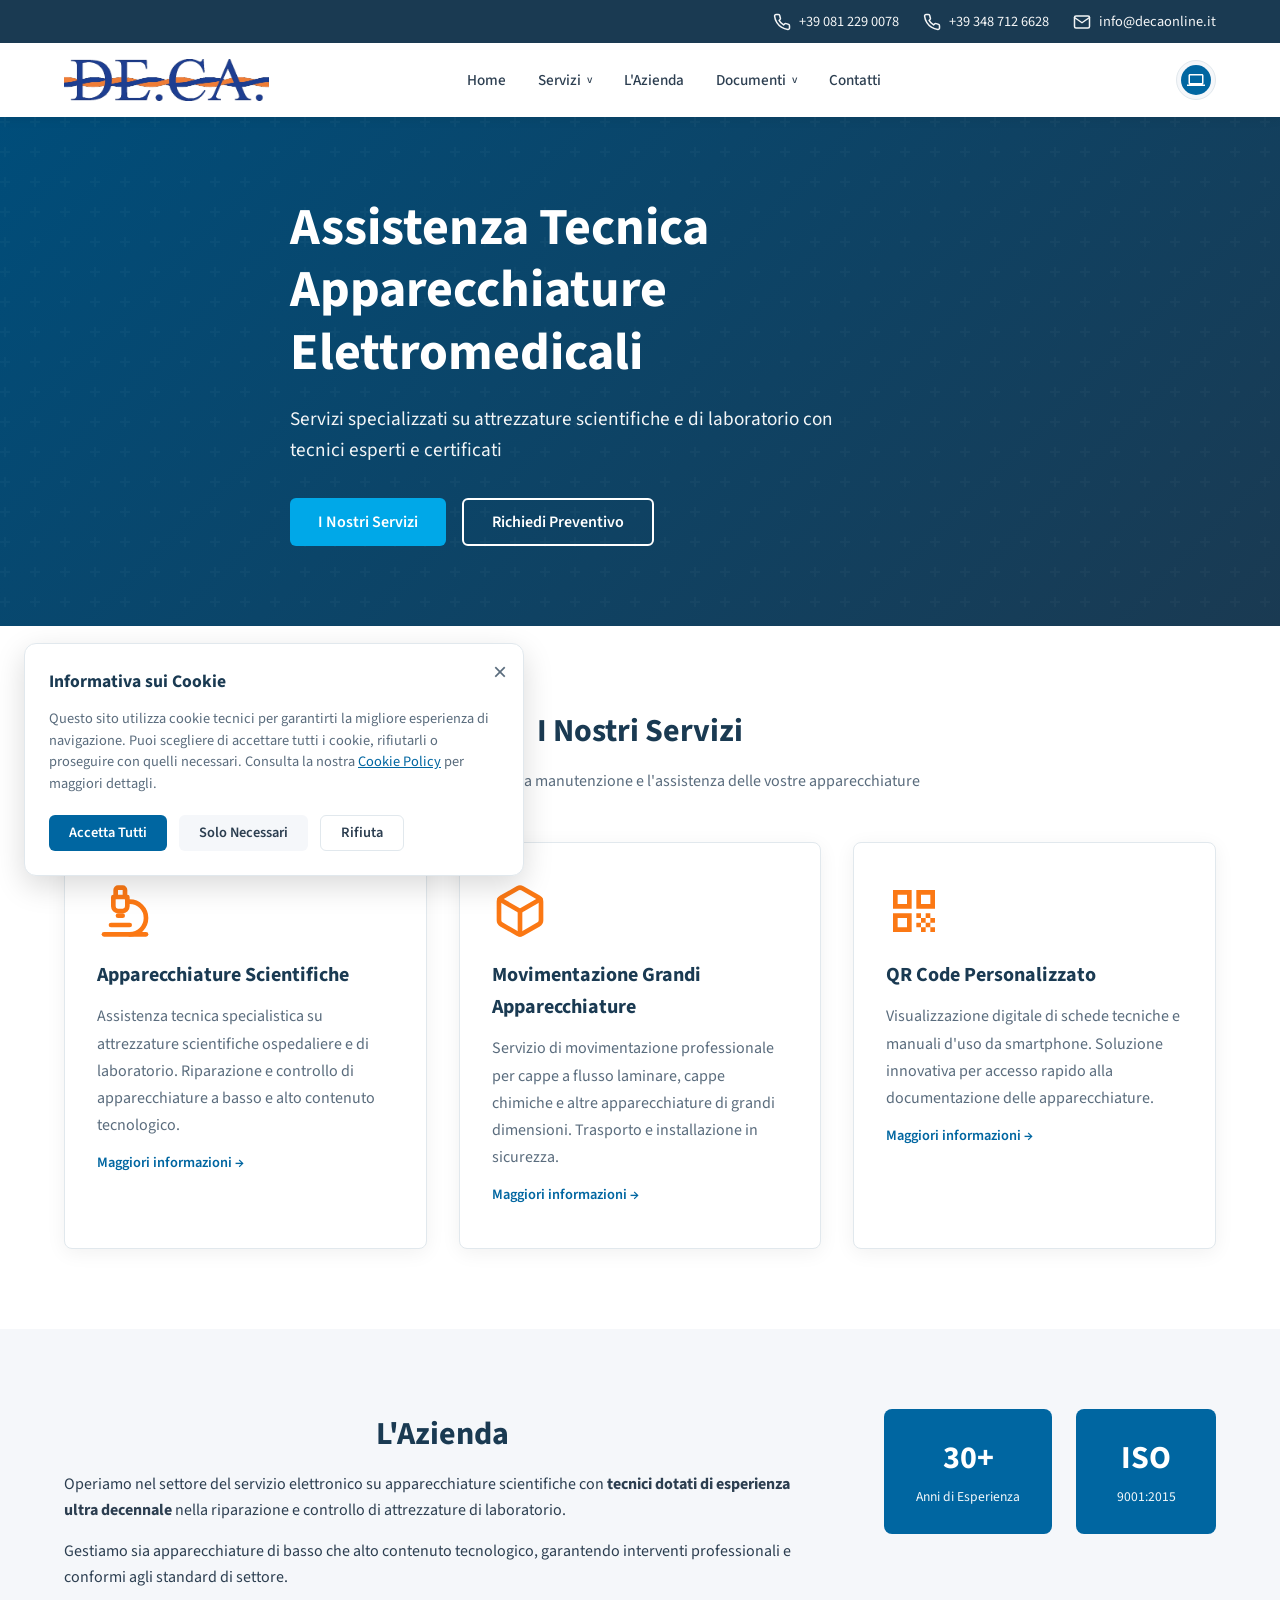
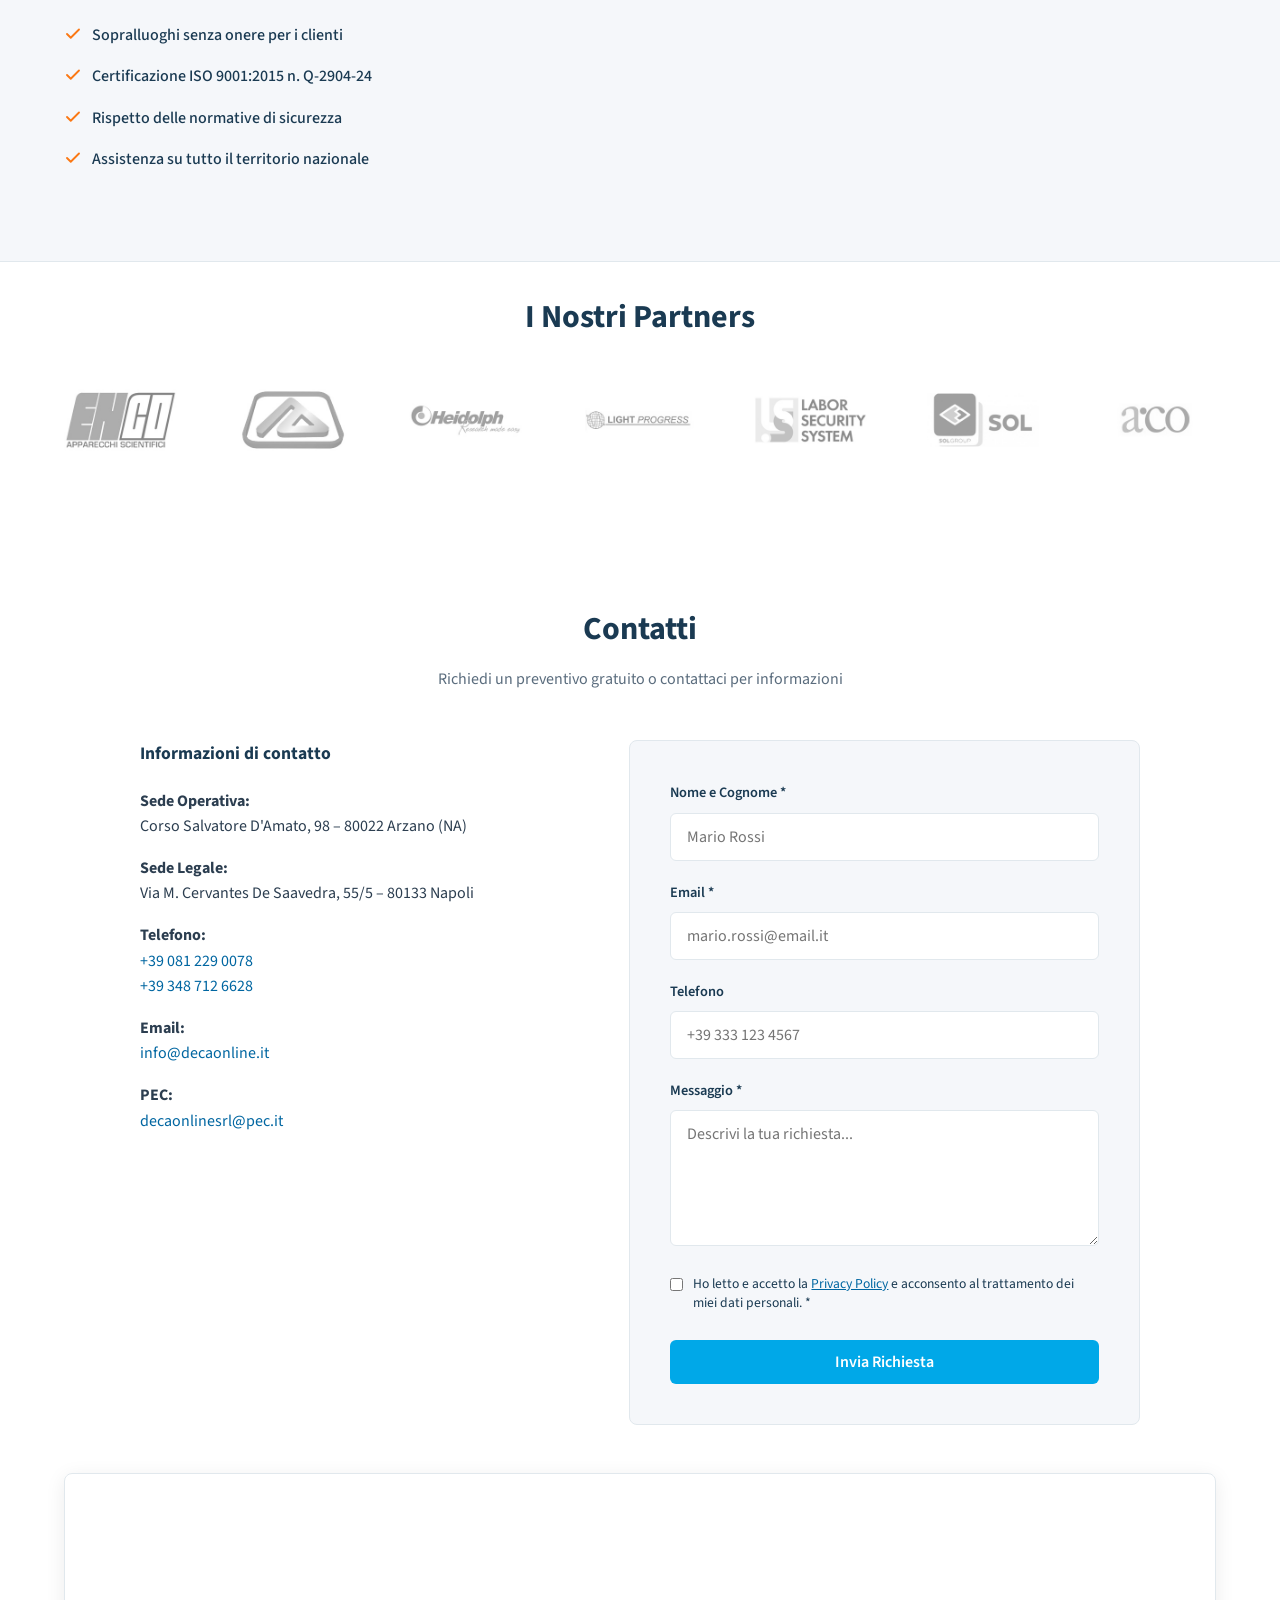
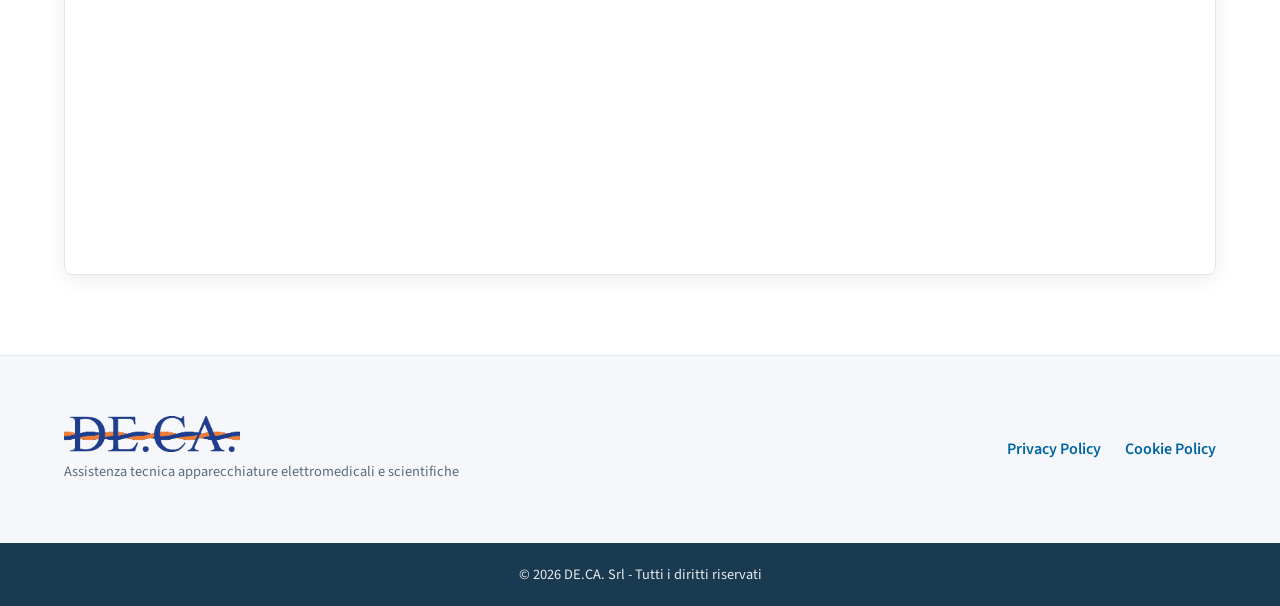
==== commit 2d641e51: "gdpr ready" ====
--- a/index.html
+++ b/index.html
@@ -234,6 +234,10 @@
                             <textarea id="message" name="message" rows="5" required
                                 placeholder="Descrivi la tua richiesta..."></textarea>
                         </div>
+                        <div class="form-group form-checkbox">
+                            <input type="checkbox" id="privacy-consent" name="privacy-consent" required>
+                            <label for="privacy-consent">Ho letto e accetto la <a href="privacy.html" target="_blank">Privacy Policy</a> e acconsento al trattamento dei miei dati personali. *</label>
+                        </div>
                         <button type="submit" class="btn btn-primary btn-block">Invia Richiesta</button>
                     </form>
                 </div>
--- a/css/style.css
+++ b/css/style.css
@@ -685,6 +685,30 @@
     min-height: 120px;
 }
 
+.form-checkbox {
+    display: flex;
+    align-items: flex-start;
+    gap: 10px;
+}
+
+.form-checkbox input[type="checkbox"] {
+    width: auto;
+    margin-top: 4px;
+    cursor: pointer;
+}
+
+.form-checkbox label {
+    font-weight: 400;
+    font-size: 0.85rem;
+    line-height: 1.4;
+    cursor: pointer;
+}
+
+.form-checkbox a {
+    color: var(--primary);
+    text-decoration: underline;
+}
+
 /* Footer */
 .footer {
     background: var(--bg-light);
@@ -1025,6 +1049,10 @@
     width: max-content;
 }
 
+.partners-slider:hover .partners-track {
+    animation-play-state: paused;
+}
+
 .partner-logo {
     flex-shrink: 0;
 }
@@ -1059,3 +1087,119 @@
     opacity: 1;
 }
 
+/* GDPR Cookie Banner */
+.cookie-banner {
+    position: fixed;
+    bottom: 24px;
+    left: 24px;
+    right: 24px;
+    max-width: 500px;
+    background: var(--white);
+    border: 1px solid var(--border);
+    border-radius: 12px;
+    box-shadow: 0 10px 30px rgba(0, 0, 0, 0.15);
+    padding: 24px;
+    z-index: 10000;
+    display: none;
+    animation: slideUp 0.4s ease-out;
+}
+
+.cookie-banner.show {
+    display: block;
+}
+
+.cookie-content h4 {
+    margin-bottom: 12px;
+    color: var(--secondary);
+    font-size: 1.1rem;
+}
+
+.cookie-content p {
+    font-size: 0.9rem;
+    color: var(--text-light);
+    margin-bottom: 20px;
+    line-height: 1.5;
+}
+
+.cookie-content a {
+    color: var(--primary);
+    text-decoration: underline;
+}
+
+.cookie-buttons {
+    display: flex;
+    gap: 12px;
+}
+
+.btn-cookie-accept {
+    background: var(--primary);
+    color: #ffffff !important; /* Force white text for readability in light mode */
+    padding: 10px 20px;
+    font-size: 0.9rem;
+}
+
+.btn-cookie-accept:hover {
+    background: var(--primary-dark);
+}
+
+.btn-cookie-minimal {
+    background: var(--bg-light);
+    color: var(--text);
+    padding: 10px 20px;
+    font-size: 0.9rem;
+}
+
+.btn-cookie-minimal:hover {
+    background: var(--border);
+    color: var(--text) !important;
+}
+
+.btn-cookie-reject {
+    background: transparent;
+    color: var(--text); /* Use main text color instead of text-light */
+    border: 1px solid var(--border);
+    padding: 10px 20px;
+    font-size: 0.9rem;
+}
+
+.btn-cookie-reject:hover {
+    background: var(--bg-light);
+    color: var(--text) !important;
+}
+
+.cookie-close {
+    position: absolute;
+    top: 12px;
+    right: 12px;
+    background: none;
+    border: none;
+    font-size: 24px;
+    line-height: 1;
+    color: var(--text-light);
+    cursor: pointer;
+    padding: 4px;
+    transition: color 0.2s;
+}
+
+.cookie-close:hover {
+    color: var(--text);
+}
+
+@keyframes slideUp {
+    from { transform: translateY(100%); opacity: 0; }
+    to { transform: translateY(0); opacity: 1; }
+}
+
+@media (max-width: 600px) {
+    .cookie-banner {
+        left: 12px;
+        right: 12px;
+        bottom: 12px;
+        padding: 20px;
+    }
+    
+    .cookie-buttons {
+        flex-direction: column;
+    }
+}
+
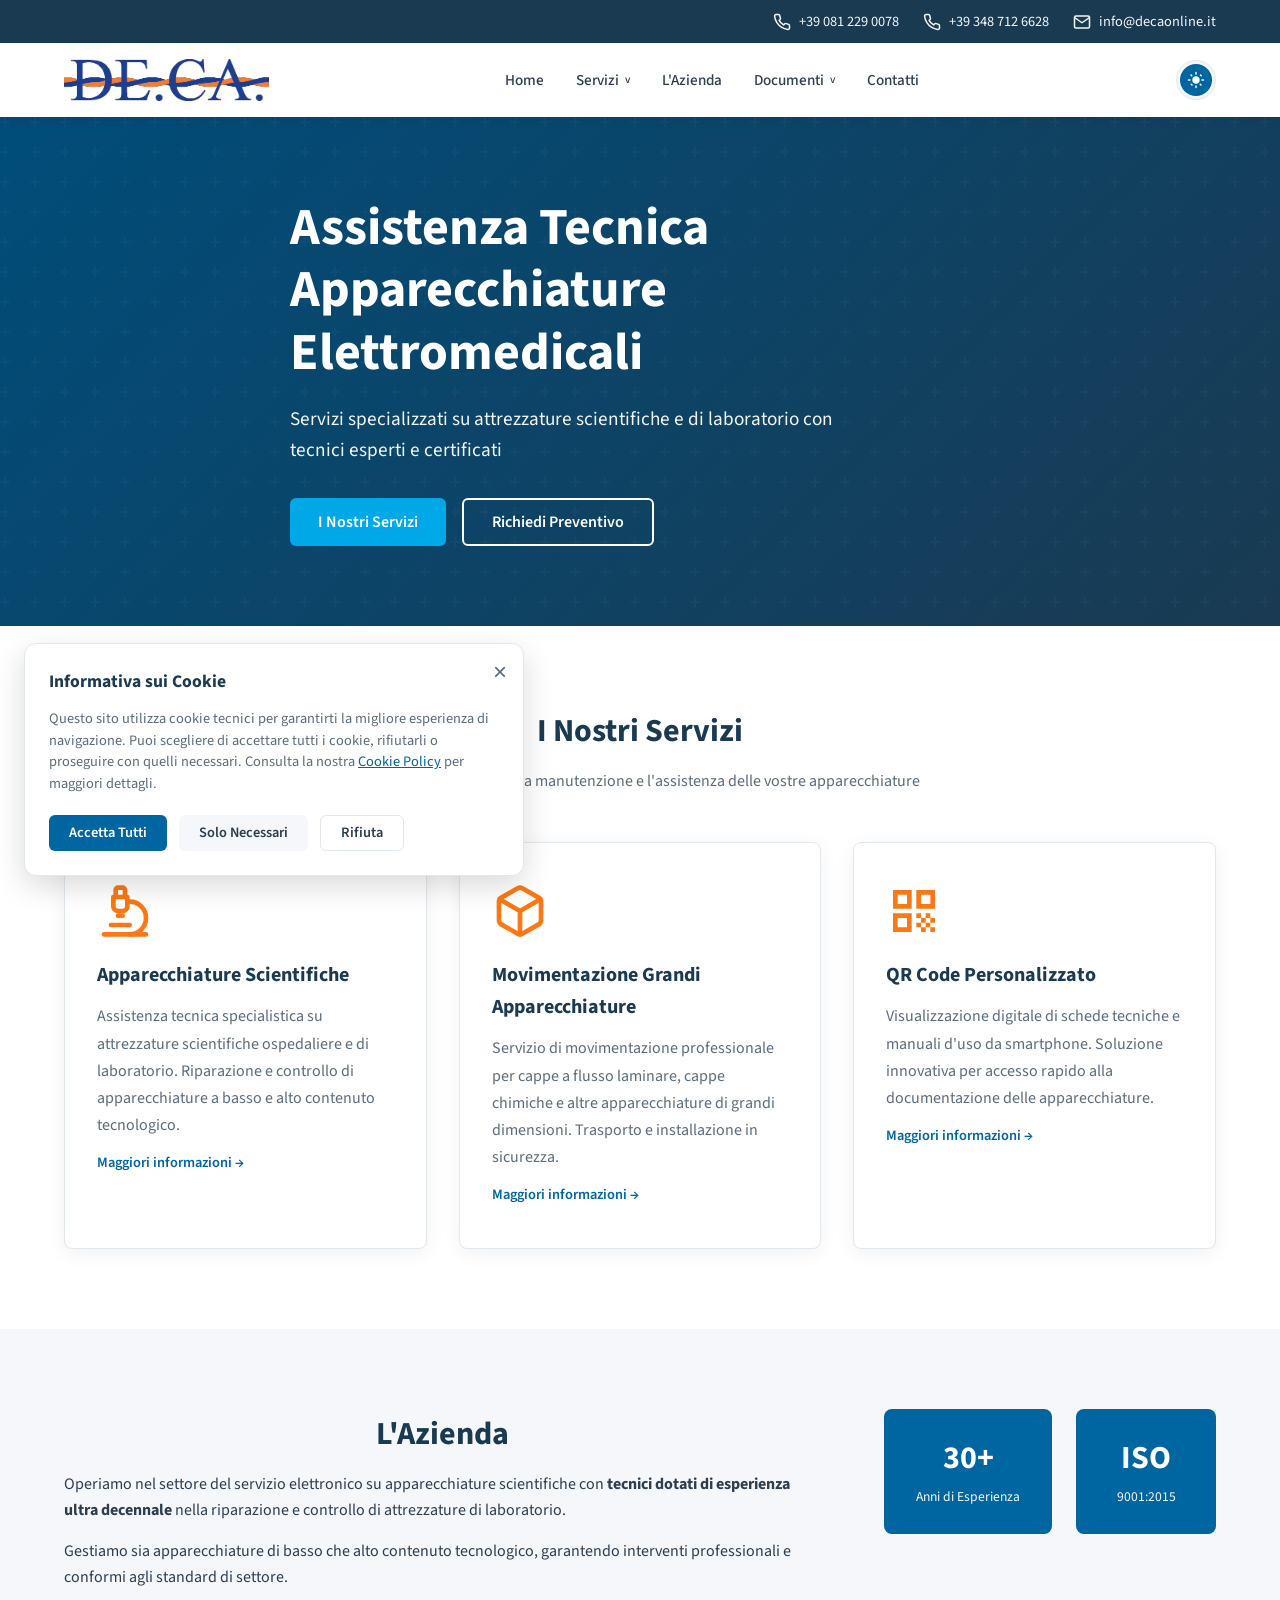
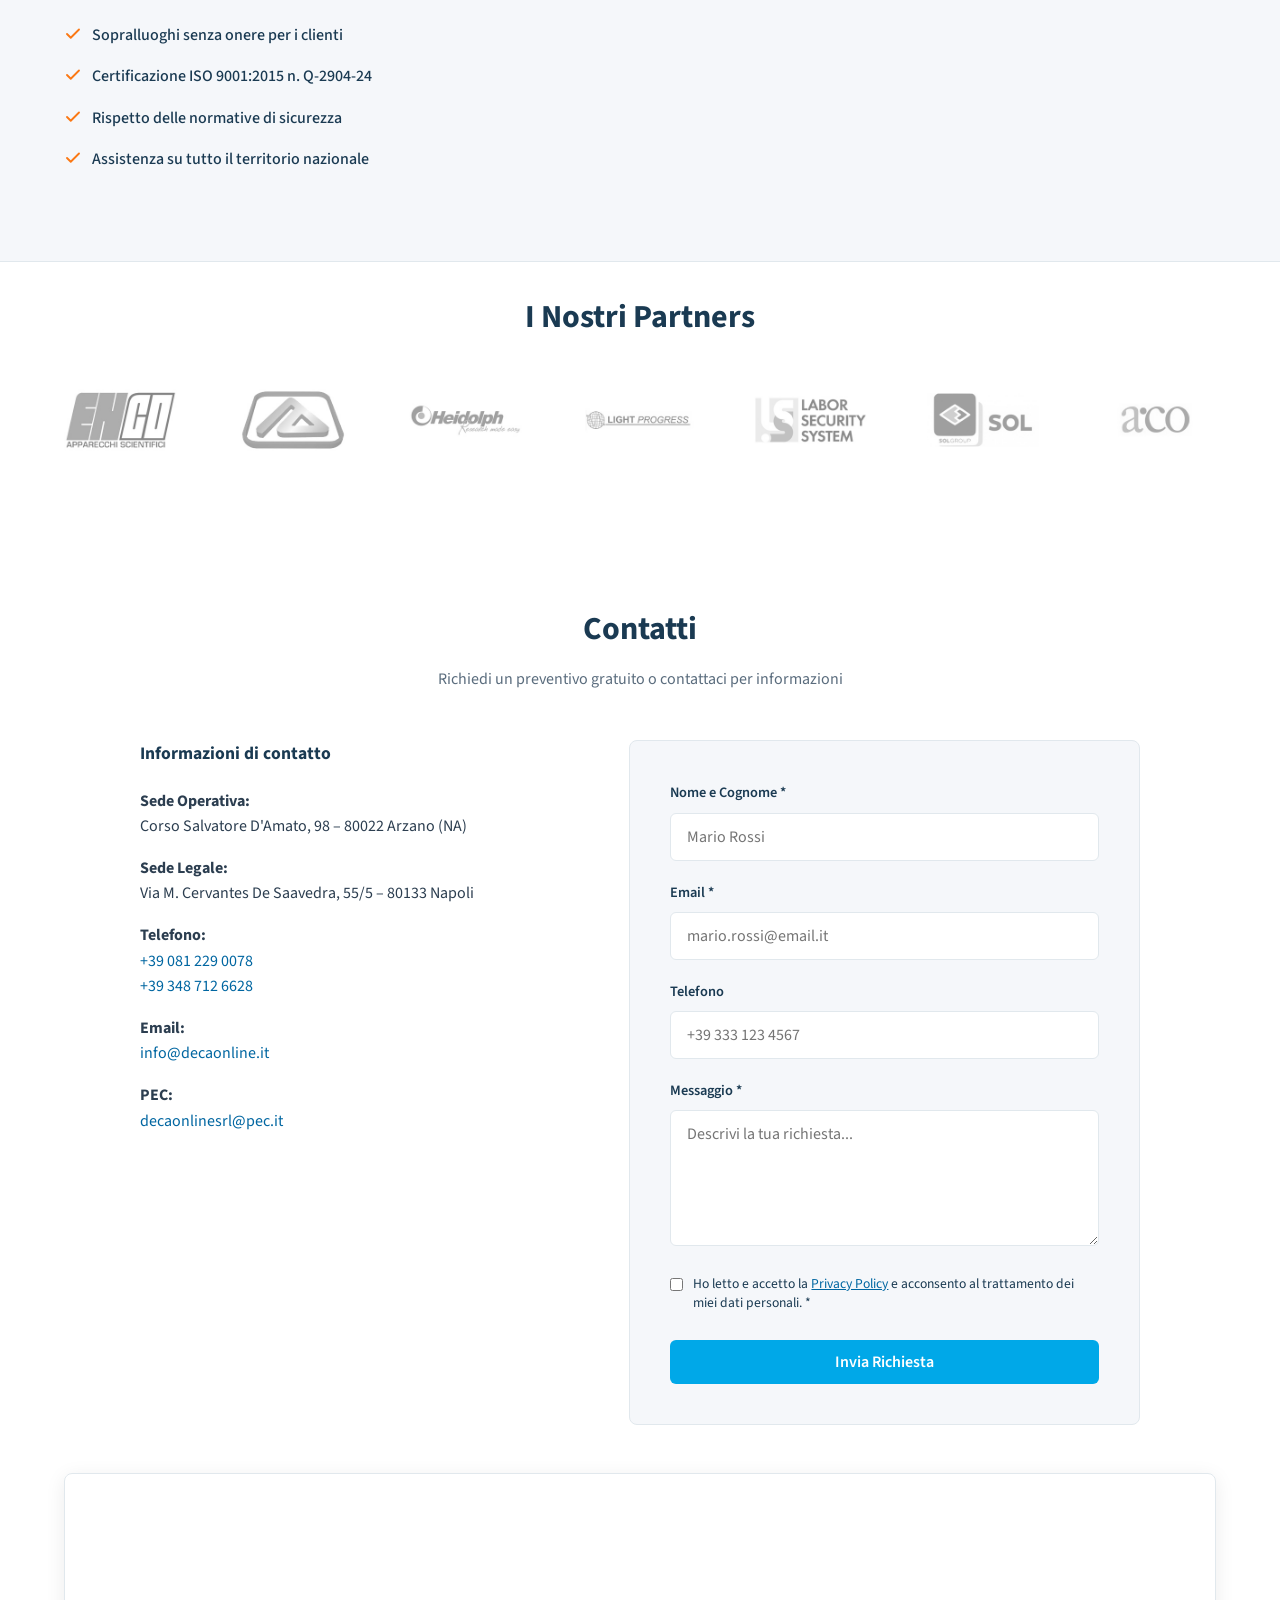
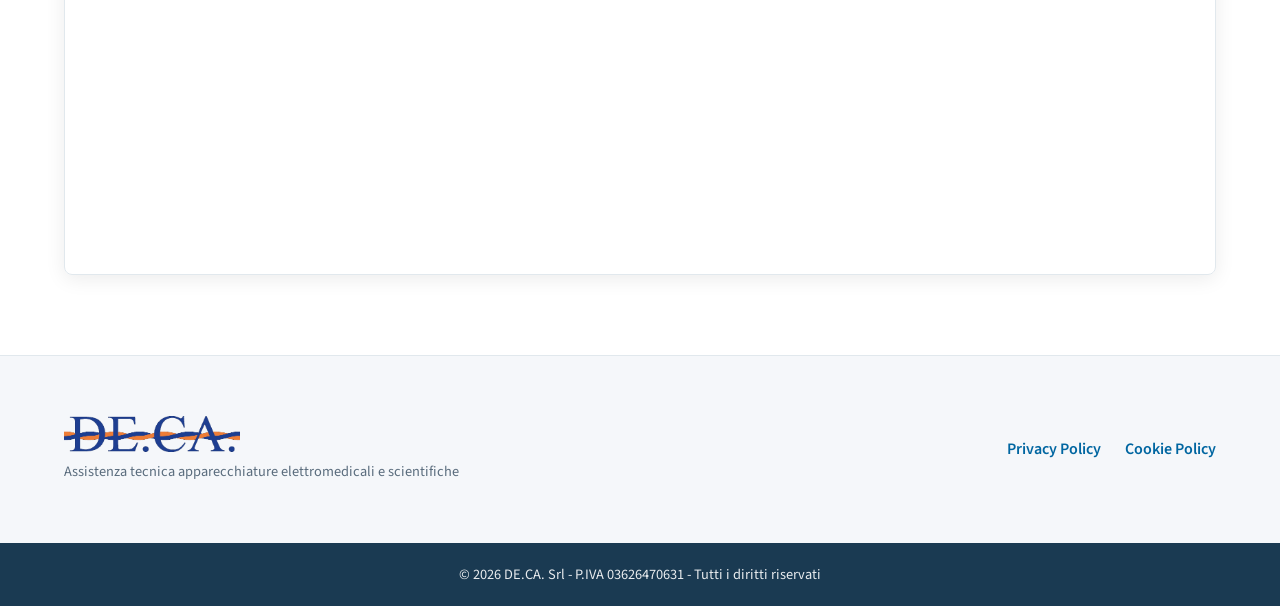
==== commit 61dad5cc: "P.IVA sul footer" ====
--- a/index.html
+++ b/index.html
@@ -77,12 +77,7 @@
                                 d="M12,3c-4.97,0-9,4.03-9,9s4.03,9,9,9s9-4.03,9-9c0-0.46-0.04-0.92-0.1-1.36c-0.98,1.37-2.58,2.26-4.4,2.26 c-2.98,0-5.4-2.42-5.4-5.4c0-1.81,0.89-3.42,2.26-4.4C12.92,3.04,12.46,3,12,3L12,3z" />
                         </svg>
                     </button>
-                    <button class="theme-btn" data-theme="system" title="Sistema" aria-label="Tema Sistema">
-                        <svg viewBox="0 0 24 24">
-                            <path
-                                d="M20,18c1.1,0,1.99-0.9,1.99-2L22,6c0-1.1-0.9-2-2-2H4C2.9,4,2,4.9,2,6v10c0,1.1,0.9,2,2,2H0v2h24v-2H20z M4,6h16v10H4V6z" />
-                        </svg>
-                    </button>
+
                 </div>
             </div>
         </nav>
@@ -140,7 +135,8 @@
                         <h2 class="section-title">L'Azienda</h2>
                         <p>Operiamo nel settore del servizio elettronico su apparecchiature scientifiche con
                             <strong>tecnici dotati di esperienza ultra decennale</strong> nella riparazione e controllo
-                            di attrezzature di laboratorio.</p>
+                            di attrezzature di laboratorio.
+                        </p>
                         <p>Gestiamo sia apparecchiature di basso che alto contenuto tecnologico, garantendo interventi
                             professionali e conformi agli standard di settore.</p>
                         <ul class="about-features">
@@ -216,7 +212,12 @@
                         <p><strong>Email:</strong><br><a href="mailto:info@decaonline.it">info@decaonline.it</a></p>
                         <p><strong>PEC:</strong><br><a href="mailto:decaonlinesrl@pec.it">decaonlinesrl@pec.it</a></p>
                     </div>
-                    <form class="contact-form" action="https://formspree.io/f/tuo-codice" method="POST">
+                    <form class="contact-form" id="contact-form" action="contact.php" method="POST">
+                        <!-- Honeypot per lo spam -->
+                        <input type="text" name="_gotcha" style="display:none">
+                        <!-- Oggetto dell'email personalizzato -->
+                        <input type="hidden" name="_subject" value="Nuova richiesta di contatto dal sito DE.CA.">
+                        
                         <div class="form-group">
                             <label for="name">Nome e Cognome *</label>
                             <input type="text" id="name" name="name" required placeholder="Mario Rossi">
@@ -236,9 +237,12 @@
                         </div>
                         <div class="form-group form-checkbox">
                             <input type="checkbox" id="privacy-consent" name="privacy-consent" required>
-                            <label for="privacy-consent">Ho letto e accetto la <a href="privacy.html" target="_blank">Privacy Policy</a> e acconsento al trattamento dei miei dati personali. *</label>
-                        </div>
-                        <button type="submit" class="btn btn-primary btn-block">Invia Richiesta</button>
+                            <label for="privacy-consent">Ho letto e accetto la <a href="privacy.html"
+                                    target="_blank">Privacy Policy</a> e acconsento al trattamento dei miei dati
+                                personali. *</label>
+                        </div>
+                        <button type="submit" id="submit-btn" class="btn btn-primary btn-block">Invia Richiesta</button>
+                        <div id="form-status" class="form-status"></div>
                     </form>
                 </div>
                 <div class="contact-map">
@@ -268,7 +272,7 @@
         </div>
         <div class="footer-bottom">
             <div class="container">
-                <p>&copy; 2026 DE.CA. Srl - Tutti i diritti riservati</p>
+                <p>&copy; 2026 DE.CA. Srl - P.IVA 03626470631 - Tutti i diritti riservati</p>
             </div>
         </div>
     </footer>
--- a/css/style.css
+++ b/css/style.css
@@ -116,6 +116,7 @@
     text-decoration: none;
     opacity: 0.95;
     transition: opacity 0.2s;
+    white-space: nowrap;
 }
 
 .header-contact:hover {
@@ -624,6 +625,7 @@
 .contact-info a {
     color: var(--primary);
     text-decoration: none;
+    white-space: nowrap;
 }
 
 .contact-info a:hover {
@@ -709,6 +711,45 @@
     text-decoration: underline;
 }
 
+.form-status {
+    margin-top: 15px;
+    padding: 12px;
+    border-radius: 6px;
+    font-size: 0.9rem;
+    text-align: center;
+    display: none;
+    transition: all 0.3s ease;
+}
+
+.form-status.show {
+    display: block;
+}
+
+.form-status.success {
+    background-color: #d1fae5;
+    color: #065f46;
+    border: 1px solid #10b981;
+}
+
+.form-status.error {
+    background-color: #fee2e2;
+    color: #991b1b;
+    border: 1px solid #ef4444;
+}
+
+[data-theme="dark"] .form-status.success {
+    background-color: #064e3b;
+    color: #6ee7b7;
+    border-color: #059669;
+}
+
+[data-theme="dark"] .form-status.error {
+    background-color: #7f1d1d;
+    color: #fca5a5;
+    border-color: #dc2626;
+}
+
+
 /* Footer */
 .footer {
     background: var(--bg-light);
@@ -771,68 +812,46 @@
     color: rgba(255, 255, 255, 0.9);
 }
 
-/* Theme Switcher Styles */
+/* Theme Switcher Styles - Simplified Rotation */
 .theme-switcher {
     display: flex;
     align-items: center;
-    gap: 0;
-    margin-left: 96px; /* 20px + 76px di compensazione */
-    padding: 4px;
+    justify-content: center;
+    margin-left: 20px;
+    width: 40px; /* Increased for mobile touch area */
+    height: 40px; /* Increased for mobile touch area */
     background: var(--bg-light);
-    border-radius: 20px;
+    border-radius: 50%;
     border: 1px solid var(--border);
-    transition: gap 0.3s ease, margin-left 0.3s ease;
+    cursor: pointer;
+    padding: 0;
+    transition: background-color 0.2s, border-color 0.2s;
+}
+
+.theme-switcher:hover {
+    background: var(--border);
 }
 
 .theme-btn {
     background: none;
     border: none;
-    cursor: pointer;
     padding: 0;
     width: 0;
-    height: 30px;
-    border-radius: 50%;
-    display: flex;
+    height: 0;
+    display: none; /* Hidden by default */
     align-items: center;
     justify-content: center;
-    transition: all 0.3s ease;
     color: var(--text-light);
-    opacity: 0;
-    pointer-events: none;
-    overflow: hidden;
+    pointer-events: none; /* Let the container handle clicks */
 }
 
 .theme-btn.active {
-    width: 30px;
-    opacity: 1;
-    pointer-events: auto;
+    width: 32px;
+    height: 32px;
+    display: flex; /* Only active shown */
     background: var(--primary);
     color: var(--white);
-}
-
-.theme-switcher:hover {
-    gap: 8px;
-    margin-left: 20px;
-}
-
-.theme-switcher:hover .theme-btn {
-    width: 30px;
-    opacity: 1;
-    pointer-events: auto;
-}
-
-.theme-switcher:hover .theme-btn:hover {
-    background: var(--border);
-    color: var(--primary);
-}
-
-.theme-switcher:hover .theme-btn.active {
-    background: var(--primary);
-    color: var(--white);
-}
-
-.theme-switcher:hover .theme-btn.active:hover {
-    background: var(--primary-dark);
+    border-radius: 50%;
 }
 
 .theme-btn svg {
@@ -842,15 +861,7 @@
     flex-shrink: 0;
 }
 
-@media (max-width: 768px) {
-    .theme-switcher {
-        margin: 20px auto;
-        justify-content: center;
-    }
-    .theme-switcher:hover {
-        margin: 20px auto;
-    }
-}
+
 
 /* Page icons (subpages) */
 .page-icon {
@@ -880,12 +891,46 @@
 }
 
 @media (max-width: 768px) {
+    .header-top {
+        padding: 6px 0;
+    }
     .header-top .container {
+        display: grid;
+        grid-template-columns: auto auto;
         justify-content: center;
+        gap: 6px 20px;
+        padding: 0 15px;
+    }
+    .header-contact {
+        font-size: 0.8rem;
+    }
+    .header-contact .icon {
+        width: 14px;
+        height: 14px;
+    }
+    .header-contact:last-child {
+        grid-column: 1 / span 2;
+        justify-content: center;
     }
     
+    .navbar-inner {
+        padding: 12px 16px;
+        gap: 10px;
+    }
+
+    .logo {
+        margin-right: auto;
+    }
+
     .nav-toggle {
         display: flex;
+        order: 3;
+        margin-left: 4px; /* Space between switcher and toggle */
+    }
+
+    .theme-switcher {
+        order: 2;
+        margin: 0 !important;
     }
     
     .nav-menu {
